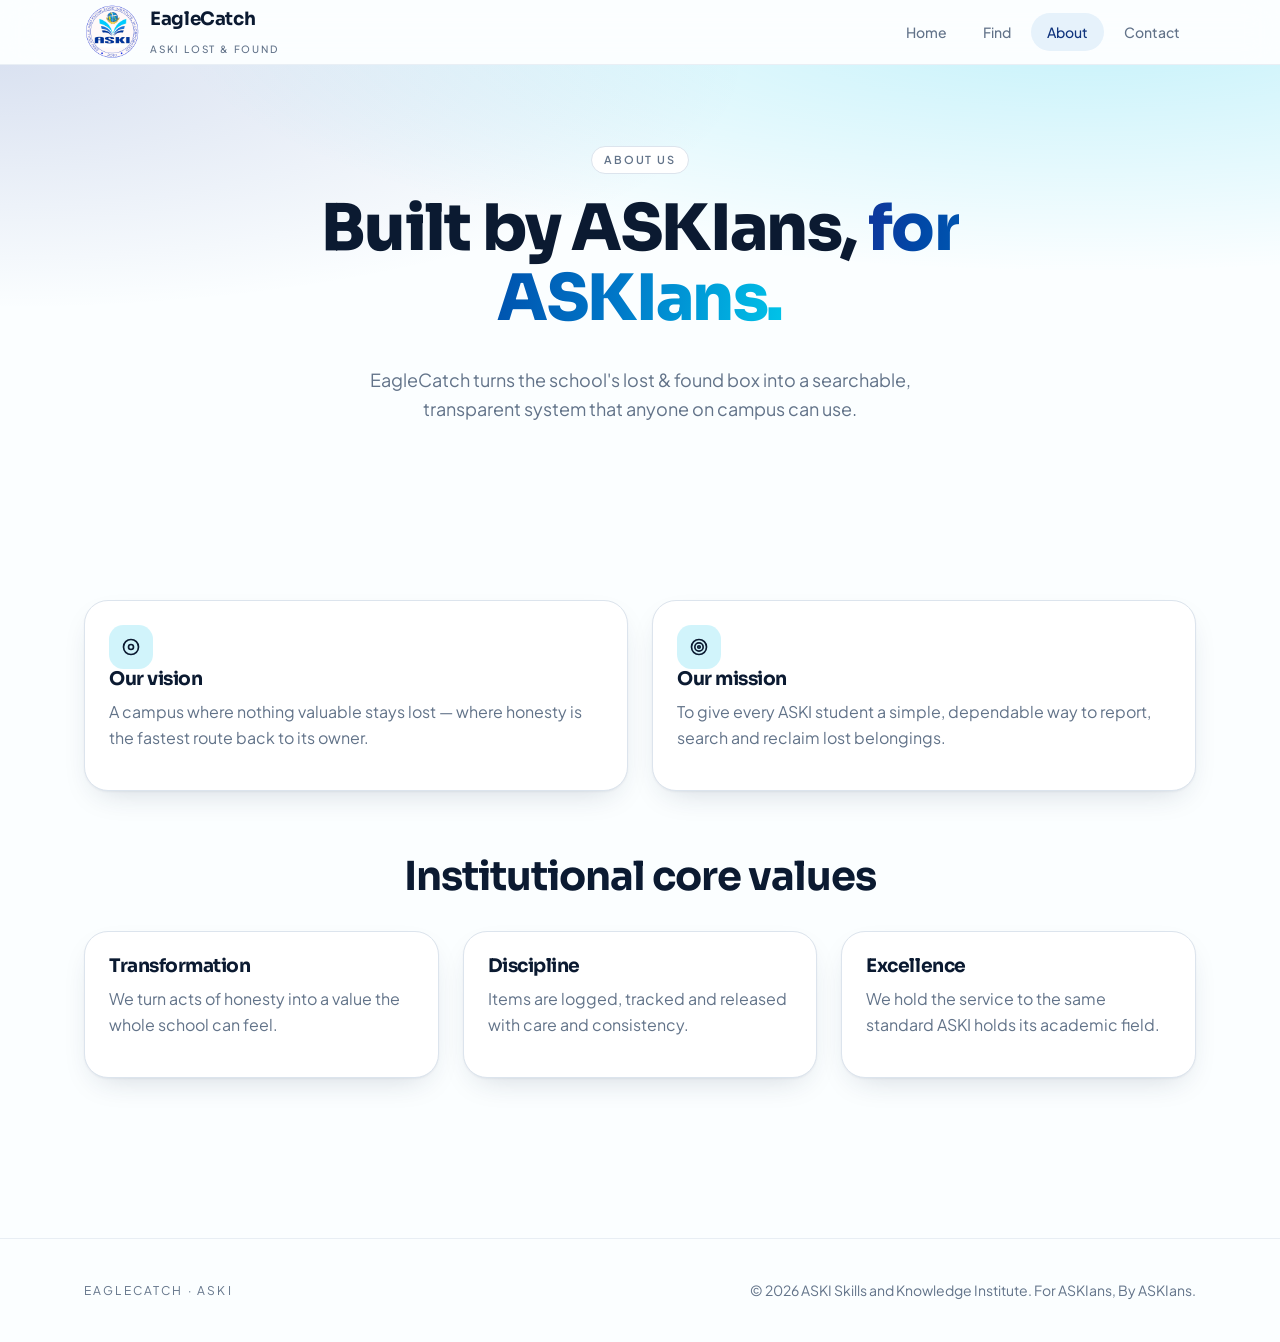
==== about.html @ 1d95d4e4 "git commit -m "gg"" ====
<!doctype html>
<html lang="en">
  <head>
    <meta charset="utf-8" />
    <meta name="viewport" content="width=device-width, initial-scale=1" />
    <title>About — EagleCatch</title>
    <meta
      name="description"
      content="Learn about EagleCatch, the ASKI lost and found initiative."
    />
    <link rel="preconnect" href="https://fonts.googleapis.com" />
    <link rel="preconnect" href="https://fonts.gstatic.com" crossorigin />
    <link
      href="https://fonts.googleapis.com/css2?family=Sora:wght@500;600;700;800&family=Plus+Jakarta+Sans:wght@400;500;600;700&display=swap"
      rel="stylesheet"
    />
    <link rel="stylesheet" href="assets/css/styles.css" />
  </head>
  <body>
    <header class="site-header">
      <div class="container">
        <a class="brand" href="index.html">
          <span class="brand-mark">
            <img src="assets\images\logo.png" alt="Brand Logo" />
          </span>
          <span>
            <span class="brand-name">EagleCatch</span><br />
            <span class="brand-sub">ASKI Lost &amp; Found</span>
          </span>
        </a>
        <nav class="nav" id="nav">
          <a href="index.html">Home</a><a href="find.html">Find</a
          ><a href="about.html" class="active">About</a
          ><a href="contact.html">Contact</a>
        </nav>
        <button
          class="nav-toggle"
          id="navToggle"
          aria-label="Toggle navigation"
        >
          <svg
            viewBox="0 0 24 24"
            width="20"
            height="20"
            fill="none"
            stroke="currentColor"
            stroke-width="2"
            stroke-linecap="round"
          >
            <path d="M4 7h16M4 12h16M4 17h16" />
          </svg>
        </button>
      </div>
    </header>
    <main>
      <section class="hero">
        <div class="container">
          <span class="eyebrow">About us</span>
          <h1>
            Built by ASKIans,
            <span class="text-gradient-brand">for ASKIans.</span>
          </h1>
          <p class="lead">
            EagleCatch turns the school's lost &amp; found box into a
            searchable, transparent system that anyone on campus can use.
          </p>
        </div>
      </section>

      <section class="section container">
        <div class="grid grid-2">
          <article class="card">
            <div class="icon-tile">
              <svg
                viewBox="0 0 24 24"
                width="20"
                height="20"
                fill="none"
                stroke="currentColor"
                stroke-width="2"
                stroke-linecap="round"
              >
                <circle cx="12" cy="12" r="9" />
                <circle cx="12" cy="12" r="3" />
              </svg>
            </div>
            <h3>Our vision</h3>
            <p class="text-muted">
              A campus where nothing valuable stays lost — where honesty is the
              fastest route back to its owner.
            </p>
          </article>
          <article class="card">
            <div class="icon-tile">
              <svg
                viewBox="0 0 24 24"
                width="20"
                height="20"
                fill="none"
                stroke="currentColor"
                stroke-width="2"
              >
                <circle cx="12" cy="12" r="9" />
                <circle cx="12" cy="12" r="5" />
                <circle cx="12" cy="12" r="1.5" />
              </svg>
            </div>
            <h3>Our mission</h3>
            <p class="text-muted">
              To give every ASKI student a simple, dependable way to report,
              search and reclaim lost belongings.
            </p>
          </article>
        </div>

        <h2 class="section-title mt-8" style="margin-top: 4rem">
          Institutional core values
        </h2>
        <div class="grid grid-3 mt-8">
          <article class="card card-hover">
            <h3>Transformation</h3>
            <p class="text-muted">
              We turn acts of honesty into a value the whole school can feel.
            </p>
          </article>
          <article class="card card-hover">
            <h3>Discipline</h3>
            <p class="text-muted">
              Items are logged, tracked and released with care and consistency.
            </p>
          </article>
          <article class="card card-hover">
            <h3>Excellence</h3>
            <p class="text-muted">
              We hold the service to the same standard ASKI holds its academic
              field.
            </p>
          </article>
        </div>
      </section>
    </main>
    <footer class="site-footer">
      <div class="container">
        <span class="tag">EagleCatch &middot; ASKI</span>
        <span
          >&copy; 2026 ASKI Skills and Knowledge Institute. For ASKIans, By
          ASKIans.</span
        >
      </div>
    </footer>
    <script src="assets/js/data.js"></script>
    <script src="assets/js/main.js"></script>
  </body>
</html>
---- assets/css/styles.css ----
:root {
  --radius: 1rem;

  --background: oklch(0.995 0.004 250);
  --foreground: oklch(0.22 0.05 258);
  --card: oklch(1 0 0);
  --card-foreground: oklch(0.22 0.05 258);
  --popover: oklch(1 0 0);
  --popover-foreground: oklch(0.22 0.05 258);

  --primary: oklch(0.44 0.19 262);
  --primary-foreground: oklch(0.99 0.005 250);
  --secondary: oklch(0.955 0.017 240);
  --secondary-foreground: oklch(0.35 0.13 262);
  --muted: oklch(0.965 0.012 245);
  --muted-foreground: oklch(0.55 0.04 255);
  --accent: oklch(0.75 0.15 215);
  --accent-foreground: oklch(0.19 0.05 258);

  --brand: oklch(0.38 0.17 264);
  --brand-foreground: oklch(0.99 0.005 250);
  --cyan-accent: oklch(0.75 0.15 215);
  --gold: oklch(0.84 0.16 88);
  --surface: oklch(0.975 0.012 240);

  --destructive: oklch(0.577 0.245 27.325);
  --destructive-foreground: oklch(0.984 0.003 247.858);
  --border: oklch(0.915 0.015 250);
  --input: oklch(0.915 0.015 250);
  --ring: oklch(0.75 0.15 215);

  --gradient-brand: linear-gradient(
    100deg,
    oklch(0.38 0.17 264),
    oklch(0.55 0.16 245) 55%,
    oklch(0.75 0.15 215)
  );
  --gradient-surface:
    radial-gradient(
      120% 90% at 85% -10%,
      color-mix(in oklab, var(--cyan-accent) 22%, transparent),
      transparent 60%
    ),
    radial-gradient(
      90% 80% at 0% 0%,
      color-mix(in oklab, var(--brand) 14%, transparent),
      transparent 65%
    );
  --shadow-soft:
    0 1px 2px oklch(0.3 0.06 258 / 0.05),
    0 12px 32px -14px oklch(0.3 0.06 258 / 0.22);
  --shadow-lift: 0 24px 60px -24px
    color-mix(in oklab, var(--brand) 45%, transparent);
  --transition-smooth: all 0.28s cubic-bezier(0.4, 0, 0.2, 1);

  --font-sans: "Plus Jakarta Sans", ui-sans-serif, system-ui, sans-serif;
  --font-display: "Sora", ui-sans-serif, system-ui, sans-serif;

  --radius-sm: calc(var(--radius) - 4px);
  --radius-md: calc(var(--radius) - 2px);
  --radius-lg: var(--radius);
  --radius-xl: calc(var(--radius) + 4px);
  --radius-2xl: calc(var(--radius) + 8px);
  --radius-3xl: calc(var(--radius) + 12px);
  --radius-4xl: calc(var(--radius) + 16px);
}

.dark {
  --background: oklch(0.129 0.042 264.695);
  --foreground: oklch(0.984 0.003 247.858);
  --card: oklch(0.208 0.042 265.755);
  --card-foreground: oklch(0.984 0.003 247.858);
  --popover: oklch(0.208 0.042 265.755);
  --popover-foreground: oklch(0.984 0.003 247.858);
  --primary: oklch(0.929 0.013 255.508);
  --primary-foreground: oklch(0.208 0.042 265.755);
  --secondary: oklch(0.279 0.041 260.031);
  --secondary-foreground: oklch(0.984 0.003 247.858);
  --muted: oklch(0.279 0.041 260.031);
  --muted-foreground: oklch(0.704 0.04 256.788);
  --accent: oklch(0.279 0.041 260.031);
  --accent-foreground: oklch(0.984 0.003 247.858);
  --destructive: oklch(0.704 0.191 22.216);
  --destructive-foreground: oklch(0.984 0.003 247.858);
  --border: oklch(1 0 0 / 10%);
  --input: oklch(1 0 0 / 15%);
  --ring: oklch(0.551 0.027 264.364);
}

/* ---------- Reset / base ---------- */
* {
  box-sizing: border-box;
}

html {
  scroll-behavior: smooth;
}

body {
  margin: 0;
  background-color: var(--background);
  color: var(--foreground);
  font-family: var(--font-sans);
  -webkit-font-smoothing: antialiased;
  line-height: 1.6;
}

* {
  border-color: var(--border);
}

h1,
h2,
h3,
h4,
.font-display {
  font-family: var(--font-display);
  letter-spacing: -0.025em;
  line-height: 1.1;
  margin: 0 0 0.5em;
}

p {
  margin: 0 0 1em;
}

a {
  color: inherit;
  text-decoration: none;
}

img {
  max-width: 100%;
  display: block;
}

/* ---------- Layout helpers ---------- */
.container {
  width: 100%;
  max-width: 72rem;
  margin-inline: auto;
  padding-inline: 1.25rem;
}

.narrow {
  max-width: 48rem;
}
.wide {
  max-width: 80rem;
}

/* ---------- Gradient + shadow utilities ---------- */
.bg-gradient-brand {
  background-image: var(--gradient-brand);
}
.bg-gradient-surface {
  background-image: var(--gradient-surface);
}

.text-gradient-brand {
  background-image: var(--gradient-brand);
  -webkit-background-clip: text;
  background-clip: text;
  color: transparent;
}

.shadow-soft {
  box-shadow: var(--shadow-soft);
}
.shadow-lift {
  box-shadow: var(--shadow-lift);
}

/* ---------- Header / nav ---------- */
.site-header {
  position: sticky;
  top: 0;
  z-index: 50;
  border-bottom: 1px solid color-mix(in oklab, var(--border) 60%, transparent);
  background: color-mix(in oklab, var(--background) 80%, transparent);
  -webkit-backdrop-filter: blur(16px);
  backdrop-filter: blur(16px);
}
.site-header .container {
  display: flex;
  align-items: center;
  justify-content: space-between;
  height: 4rem;
}
.brand {
  display: flex;
  align-items: center;
  gap: 0.625rem;
}

.brand-mark {
  display: grid;
  place-items: center;
  width: 3.5rem;
  height: 3.5rem;
  border-radius: 50%;
  overflow: hidden;
  border: none;
  background: transparent;
}

.brand-mark img {
  width: 100%;
  height: 100%;
  object-fit: cover;
  border: none;
}

.brand-name {
  font-family: var(--font-display);
  font-weight: 700;
  font-size: 1.15rem;
  letter-spacing: -0.02em;
}
.brand-sub {
  font-size: 0.625rem;
  font-weight: 500;
  text-transform: uppercase;
  letter-spacing: 0.18em;
  color: var(--muted-foreground);
}

.nav {
  display: flex;
  align-items: center;
  gap: 0.25rem;
}
.nav a {
  padding: 0.5rem 1rem;
  border-radius: 9999px;
  font-size: 0.875rem;
  font-weight: 500;
  color: var(--muted-foreground);
  transition: var(--transition-smooth);
}
.nav a:hover {
  background: var(--secondary);
  color: var(--secondary-foreground);
}
.nav a.active {
  background: var(--secondary);
  color: var(--secondary-foreground);
}

.nav-toggle {
  display: none;
  grid-auto-flow: column;
  place-items: center;
  width: 2.5rem;
  height: 2.5rem;
  border-radius: 0.75rem;
  border: 1px solid var(--border);
  background: var(--card);
  color: var(--foreground);
  cursor: pointer;
}

@media (max-width: 768px) {
  .nav {
    display: none;
  }
  .nav-toggle {
    display: grid;
  }
  .nav.open {
    display: flex;
    flex-direction: column;
    align-items: stretch;
    gap: 0.25rem;
    padding: 1rem;
    border-top: 1px solid color-mix(in oklab, var(--border) 60%, transparent);
    background: var(--card);
  }
}

/* ---------- Footer ---------- */
.site-footer {
  margin-top: 6rem;
  border-top: 1px solid color-mix(in oklab, var(--border) 60%, transparent);
}
.site-footer .container {
  display: flex;
  flex-wrap: wrap;
  align-items: center;
  justify-content: space-between;
  gap: 0.75rem;
  padding-block: 2.5rem;
  font-size: 0.875rem;
  color: var(--muted-foreground);
}
.site-footer .tag {
  font-size: 0.75rem;
  text-transform: uppercase;
  letter-spacing: 0.18em;
}

/* ---------- Hero / section ---------- */
.hero {
  position: relative;
  overflow: hidden;
  background-image: var(--gradient-surface);
}
.hero .container {
  max-width: 48rem;
  text-align: center;
  padding-block: 5rem 7rem;
}
.eyebrow {
  display: inline-flex;
  border: 1px solid var(--border);
  background: var(--card);
  padding: 0.25rem 0.75rem;
  border-radius: 9999px;
  font-size: 0.6875rem;
  font-weight: 600;
  text-transform: uppercase;
  letter-spacing: 0.18em;
  color: var(--muted-foreground);
}
.hero h1 {
  margin-top: 1.25rem;
  font-size: clamp(2.5rem, 6vw, 4rem);
  font-weight: 800;
}
.hero .lead {
  margin: 1.25rem auto 0;
  max-width: 36rem;
  font-size: 1.125rem;
  color: var(--muted-foreground);
}

/* ---------- Buttons ---------- */
.btn {
  display: inline-flex;
  align-items: center;
  justify-content: center;
  gap: 0.5rem;
  padding: 0.625rem 1.25rem;
  border-radius: var(--radius-md);
  font-size: 0.9rem;
  font-weight: 600;
  cursor: pointer;
  border: 1px solid transparent;
  transition: var(--transition-smooth);
}
.btn-primary {
  background-image: var(--gradient-brand);
  color: var(--primary-foreground);
  box-shadow: var(--shadow-soft);
}
.btn-primary:hover {
  box-shadow: var(--shadow-lift);
  transform: translateY(-1px);
}
.btn-outline {
  background: var(--card);
  border-color: var(--border);
  color: var(--foreground);
}
.btn-outline:hover {
  background: var(--secondary);
}
.btn-ghost {
  background: transparent;
  color: var(--muted-foreground);
}
.btn-ghost:hover {
  background: var(--secondary);
  color: var(--secondary-foreground);
}
.btn-lg {
  padding: 0.8rem 1.75rem;
  font-size: 1rem;
}

.btn-group {
  display: flex;
  flex-wrap: wrap;
  gap: 0.75rem;
  justify-content: center;
  margin-top: 2.25rem;
}

/* ---------- Cards ---------- */
.card {
  background: var(--card);
  border: 1px solid var(--border);
  border-radius: var(--radius-2xl);
  padding: 1.5rem;
  box-shadow: var(--shadow-soft);
  transition: var(--transition-smooth);
}
.card-hover:hover {
  box-shadow: var(--shadow-lift);
  transform: translateY(-4px);
}

.grid {
  display: grid;
  gap: 1.5rem;
}
.grid-2 {
  grid-template-columns: repeat(2, 1fr);
}
.grid-3 {
  grid-template-columns: repeat(3, 1fr);
}
@media (max-width: 768px) {
  .grid-2,
  .grid-3 {
    grid-template-columns: 1fr;
  }
}

/* ---------- Status badges ---------- */
.badge {
  display: inline-flex;
  align-items: center;
  border-radius: 9999px;
  padding: 0.25rem 0.75rem;
  font-size: 0.75rem;
  font-weight: 600;
  letter-spacing: 0.02em;
}
.badge-found {
  background: color-mix(in oklab, var(--gold) 25%, transparent);
}
.badge-claimed {
  background: var(--muted);
  color: var(--muted-foreground);
}
.badge-lost {
  background: color-mix(in oklab, var(--cyan-accent) 20%, transparent);
}

/* ---------- Forms / search ---------- */
.field {
  display: flex;
  flex-direction: column;
  gap: 0.4rem;
}
.field label {
  font-size: 0.8rem;
  font-weight: 600;
  color: var(--muted-foreground);
}
.input,
.textarea,
.select {
  width: 100%;
  padding: 0.65rem 0.9rem;
  background: var(--input);
  border: 1px solid var(--border);
  border-radius: var(--radius-md);
  color: var(--foreground);
  font-family: inherit;
  font-size: 0.95rem;
  transition: var(--transition-smooth);
}
.input:focus,
.textarea:focus,
.select:focus {
  outline: none;
  border-color: var(--ring);
  box-shadow: 0 0 0 3px color-mix(in oklab, var(--ring) 30%, transparent);
}
.textarea {
  min-height: 8rem;
  resize: vertical;
}

.search-box {
  display: flex;
  gap: 0.5rem;
  max-width: 32rem;
  margin-inline: auto;
}
.search-box .input {
  border-radius: 9999px;
}
.search-box .btn {
  border-radius: 9999px;
}

/* ---------- Section spacing ---------- */
.section {
  padding-block: 4rem;
}
.section-title {
  font-size: clamp(1.75rem, 4vw, 2.5rem);
  font-weight: 700;
  text-align: center;
}
.section-lead {
  max-width: 40rem;
  margin: 0.75rem auto 0;
  text-align: center;
  color: var(--muted-foreground);
}

/* ---------- Misc ---------- */
.text-muted {
  color: var(--muted-foreground);
}
.text-center {
  text-align: center;
}
.mt-8 {
  margin-top: 2rem;
}
.mb-8 {
  margin-bottom: 2rem;
}

/* ---------- Item list / detail ---------- */
.item-card {
  display: flex;
  flex-direction: column;
  gap: 0.6rem;
}
.item-card .row {
  display: flex;
  align-items: center;
  justify-content: space-between;
  gap: 0.75rem;
}
.item-id {
  font-family: ui-monospace, SFMono-Regular, Menlo, monospace;
  font-size: 0.75rem;
  letter-spacing: 0.06em;
  color: var(--muted-foreground);
}
.item-title {
  font-family: var(--font-display);
  font-weight: 700;
  font-size: 1.05rem;
  margin: 0;
}
.meta-list {
  display: grid;
  gap: 0.5rem;
  margin: 0;
  padding: 0;
  list-style: none;
}
.meta-list li {
  display: flex;
  justify-content: space-between;
  gap: 1rem;
  border-bottom: 1px dashed color-mix(in oklab, var(--border) 80%, transparent);
  padding-bottom: 0.5rem;
  font-size: 0.9rem;
}
.meta-list li span:first-child {
  color: var(--muted-foreground);
}
.filters {
  display: flex;
  flex-wrap: wrap;
  gap: 0.75rem;
  align-items: flex-end;
  justify-content: center;
}
.empty {
  text-align: center;
  color: var(--muted-foreground);
  padding: 3rem 1rem;
}
.avatar {
  width: 3rem;
  height: 3rem;
  border-radius: 9999px;
  display: grid;
  place-items: center;
  background-image: var(--gradient-brand);
  color: var(--primary-foreground);
  font-family: var(--font-display);
  font-weight: 700;
}
.people {
  display: flex;
  align-items: center;
  gap: 0.9rem;
}
.stack {
  display: grid;
  gap: 1rem;
}
.icon-tile {
  width: 2.75rem;
  height: 2.75rem;
  border-radius: 0.9rem;
  display: grid;
  place-items: center;
  font-size: 1.25rem;
  background: color-mix(in oklab, var(--cyan-accent) 18%, transparent);
}
.form-grid {
  display: grid;
  gap: 1rem;
}
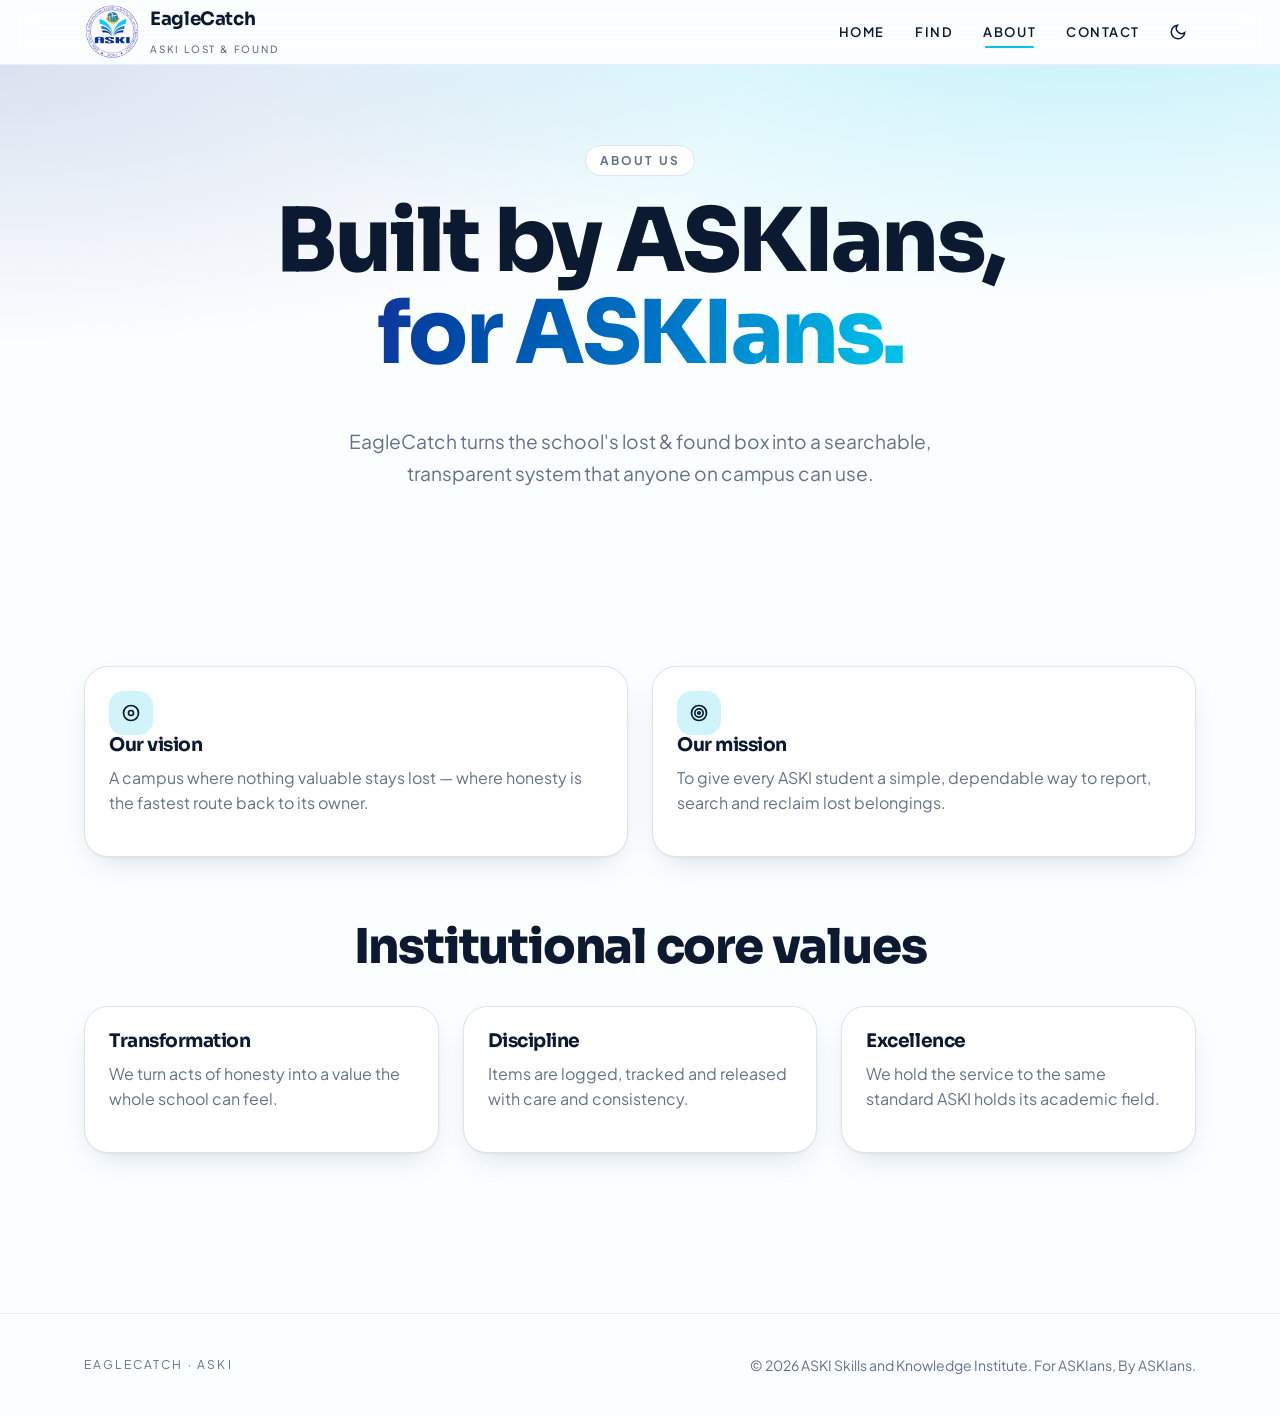
==== commit b7e780f0: "GG" ====
--- a/about.html
+++ b/about.html
@@ -1,5 +1,5 @@
 <!doctype html>
-<html lang="en">
+<html lang="en" class="dark">
   <head>
     <meta charset="utf-8" />
     <meta name="viewport" content="width=device-width, initial-scale=1" />
@@ -21,7 +21,7 @@
       <div class="container">
         <a class="brand" href="index.html">
           <span class="brand-mark">
-            <img src="assets\images\logo.png" alt="Brand Logo" />
+            <img src="assets/images/logo.png" alt="Brand Logo" />
           </span>
           <span>
             <span class="brand-name">EagleCatch</span><br />
--- a/assets/css/styles.css
+++ b/assets/css/styles.css
@@ -78,7 +78,7 @@
   --secondary-foreground: oklch(0.984 0.003 247.858);
   --muted: oklch(0.279 0.041 260.031);
   --muted-foreground: oklch(0.704 0.04 256.788);
-  --accent: oklch(0.279 0.041 260.031);
+  --accent: oklch(0.75 0.15 215);
   --accent-foreground: oklch(0.984 0.003 247.858);
   --destructive: oklch(0.704 0.191 22.216);
   --destructive-foreground: oklch(0.984 0.003 247.858);
@@ -228,23 +228,44 @@
 .nav {
   display: flex;
   align-items: center;
-  gap: 0.25rem;
+  gap: 0.125rem;
 }
 .nav a {
-  padding: 0.5rem 1rem;
-  border-radius: 9999px;
-  font-size: 0.875rem;
-  font-weight: 500;
-  color: var(--muted-foreground);
+  padding: 0.5rem 0.875rem;
+  border-radius: 0;
+  font-size: 0.8125rem;
+  font-weight: 600;
+  text-transform: uppercase;
+  letter-spacing: 0.12em;
+  color: var(--foreground);
   transition: var(--transition-smooth);
+  position: relative;
+}
+.nav a::after {
+  content: "";
+  position: absolute;
+  bottom: 0.125rem;
+  left: 50%;
+  width: 0;
+  height: 2px;
+  background: var(--accent);
+  border-radius: 1px;
+  transition:
+    width 0.25s cubic-bezier(0.4, 0, 0.2, 1),
+    left 0.25s cubic-bezier(0.4, 0, 0.2, 1);
+}
+.nav a:hover::after,
+.nav a.active::after {
+  width: 60%;
+  left: 20%;
 }
 .nav a:hover {
-  background: var(--secondary);
-  color: var(--secondary-foreground);
+  color: var(--foreground);
+  background: transparent;
 }
 .nav a.active {
-  background: var(--secondary);
-  color: var(--secondary-foreground);
+  color: var(--foreground);
+  background: transparent;
 }
 
 .nav-toggle {
@@ -253,11 +274,42 @@
   place-items: center;
   width: 2.5rem;
   height: 2.5rem;
-  border-radius: 0.75rem;
+  border-radius: 0.5rem;
   border: 1px solid var(--border);
-  background: var(--card);
+  background: transparent;
   color: var(--foreground);
   cursor: pointer;
+  transition: var(--transition-smooth);
+}
+.nav-toggle:hover {
+  background: var(--secondary);
+}
+
+.theme-toggle {
+  display: inline-flex;
+  align-items: center;
+  justify-content: center;
+  width: 2.25rem;
+  height: 2.25rem;
+  border-radius: 50%;
+  border: none;
+  background: transparent;
+  color: var(--foreground);
+  cursor: pointer;
+  transition: var(--transition-smooth);
+  margin-left: 0.25rem;
+}
+.theme-toggle:hover {
+  background: var(--secondary);
+}
+@media (max-width: 768px) {
+  .theme-toggle {
+    margin-left: 0;
+    width: 100%;
+    border-radius: 0.5rem;
+    justify-content: flex-start;
+    padding: 0.75rem 1rem;
+  }
 }
 
 @media (max-width: 768px) {
@@ -271,10 +323,21 @@
     display: flex;
     flex-direction: column;
     align-items: stretch;
-    gap: 0.25rem;
+    gap: 0;
     padding: 1rem;
     border-top: 1px solid color-mix(in oklab, var(--border) 60%, transparent);
     background: var(--card);
+  }
+  .nav.open a {
+    padding: 0.75rem 1rem;
+    border-radius: 0.5rem;
+  }
+  .nav.open a::after {
+    display: none;
+  }
+  .nav.open a:hover,
+  .nav.open a.active {
+    background: var(--secondary);
   }
 }
 
@@ -314,24 +377,27 @@
   display: inline-flex;
   border: 1px solid var(--border);
   background: var(--card);
-  padding: 0.25rem 0.75rem;
+  padding: 0.3rem 0.875rem;
   border-radius: 9999px;
-  font-size: 0.6875rem;
-  font-weight: 600;
+  font-size: 0.75rem;
+  font-weight: 700;
   text-transform: uppercase;
   letter-spacing: 0.18em;
   color: var(--muted-foreground);
 }
 .hero h1 {
   margin-top: 1.25rem;
-  font-size: clamp(2.5rem, 6vw, 4rem);
+  font-size: clamp(3rem, 7.5vw, 5.5rem);
   font-weight: 800;
+  line-height: 1.05;
+  letter-spacing: -0.03em;
 }
 .hero .lead {
-  margin: 1.25rem auto 0;
-  max-width: 36rem;
-  font-size: 1.125rem;
-  color: var(--muted-foreground);
+  margin: 1.5rem auto 0;
+  max-width: 38rem;
+  font-size: 1.2rem;
+  color: var(--muted-foreground);
+  line-height: 1.7;
 }
 
 /* ---------- Buttons ---------- */
@@ -492,9 +558,10 @@
   padding-block: 4rem;
 }
 .section-title {
-  font-size: clamp(1.75rem, 4vw, 2.5rem);
-  font-weight: 700;
+  font-size: clamp(2rem, 4.5vw, 3rem);
+  font-weight: 800;
   text-align: center;
+  letter-spacing: -0.025em;
 }
 .section-lead {
   max-width: 40rem;
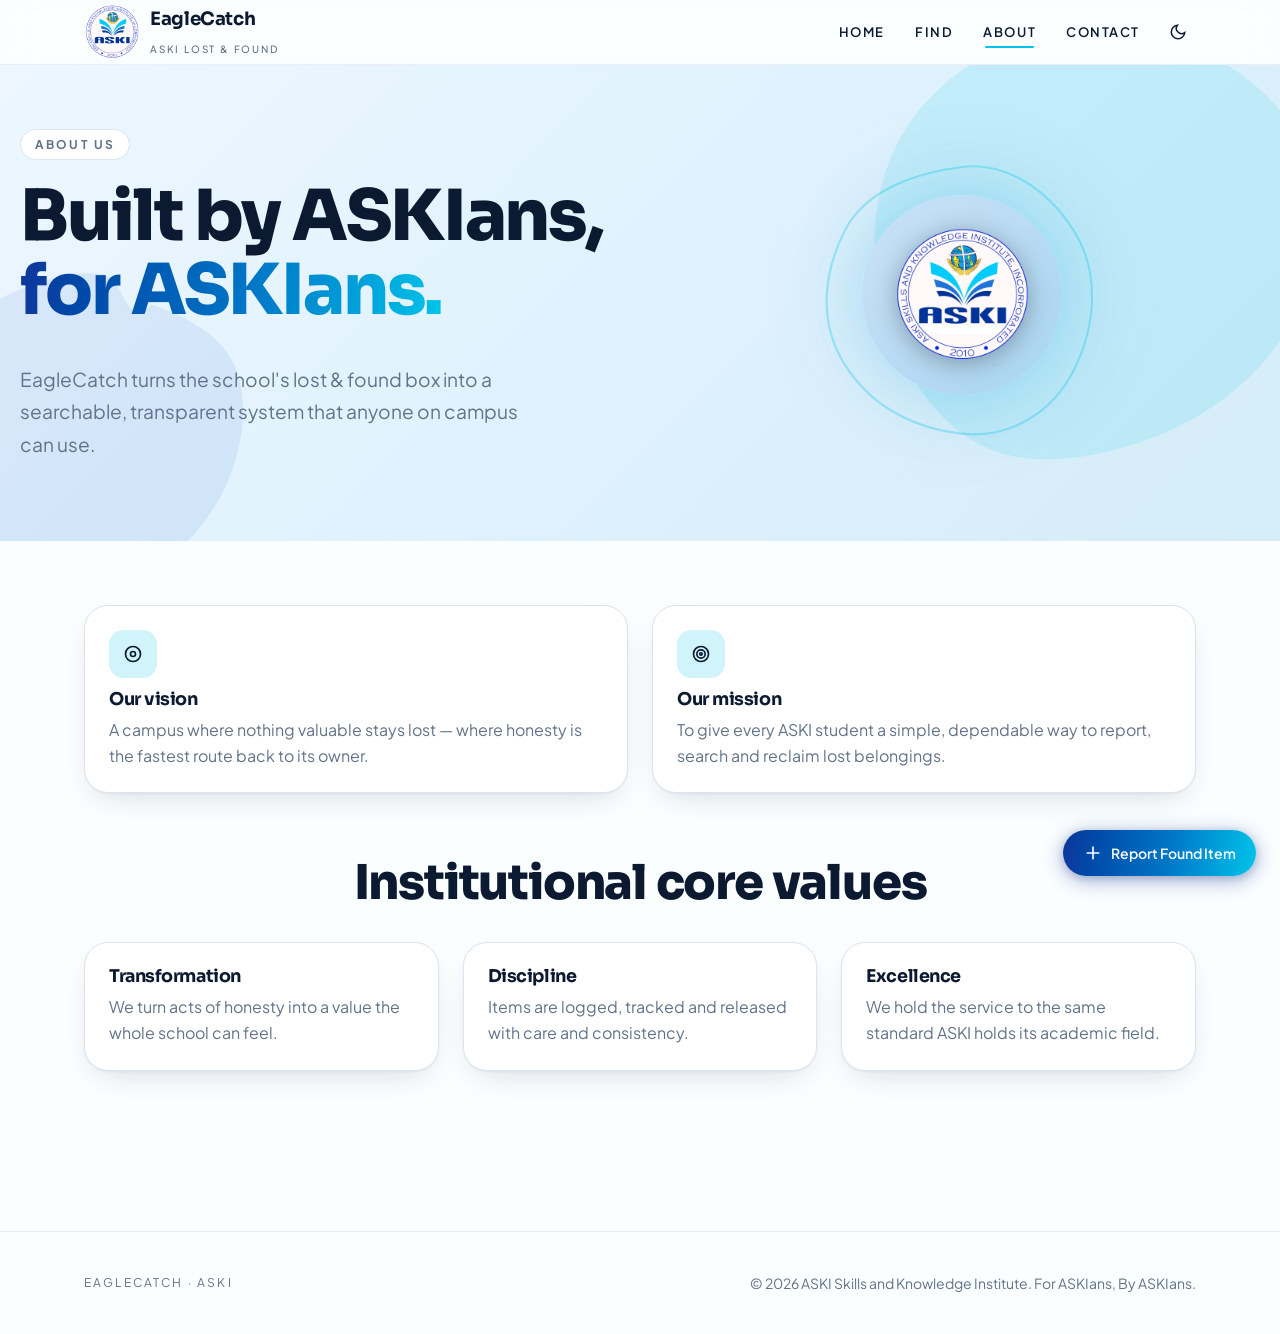
==== commit 00655427: "update with new hero section and such" ====
--- a/about.html
+++ b/about.html
@@ -53,17 +53,39 @@
       </div>
     </header>
     <main>
-      <section class="hero">
-        <div class="container">
-          <span class="eyebrow">About us</span>
-          <h1>
-            Built by ASKIans,
-            <span class="text-gradient-brand">for ASKIans.</span>
-          </h1>
-          <p class="lead">
-            EagleCatch turns the school's lost &amp; found box into a
-            searchable, transparent system that anyone on campus can use.
-          </p>
+      <section class="hero hero-split">
+        <div class="hero-blob hero-blob-1">
+          <svg viewBox="0 0 200 200" xmlns="http://www.w3.org/2000/svg">
+            <path class="blob-fill-1" d="M44.7,-76.4C58.8,-69.2,71.8,-59.1,79.6,-45.8C87.4,-32.5,90,-16.3,88.5,-0.9C87,14.5,81.4,29,72.7,41.1C64,53.2,52.2,62.9,39.3,70.1C26.4,77.3,12.4,82,-1.5,84.5C-15.4,87,-30.8,87.3,-44.1,81C-57.4,74.7,-68.6,61.8,-76.2,47.2C-83.8,32.6,-87.8,16.3,-87.8,0C-87.8,-16.3,-83.8,-32.6,-75.4,-46C-67,-59.4,-54.2,-69.9,-40.3,-77.2C-26.4,-84.5,-11.4,-88.7,2.1,-92.6C15.6,-96.5,30.6,-83.6,44.7,-76.4Z" transform="translate(100 100)" />
+          </svg>
+        </div>
+        <div class="hero-blob hero-blob-2">
+          <svg viewBox="0 0 200 200" xmlns="http://www.w3.org/2000/svg">
+            <path class="blob-fill-2" d="M39.9,-65.7C54.1,-60.5,69.5,-53.4,77.7,-41.6C85.9,-29.8,86.9,-13.3,84.1,2.1C81.3,17.5,74.7,31.8,65.5,43.7C56.3,55.6,44.5,65.1,31.1,71.7C17.7,78.3,2.7,82,-12.1,81.5C-26.9,81,-41.5,76.3,-54.1,68.1C-66.7,59.9,-77.3,48.2,-82.4,34.3C-87.5,20.4,-87.1,4.3,-83.7,-10.6C-80.3,-25.5,-73.9,-39.2,-63.8,-49.7C-53.7,-60.2,-39.9,-67.5,-26.3,-73.1C-12.7,-78.7,0.7,-82.6,14,-81.1C27.3,-79.6,25.7,-52.1,39.9,-65.7Z" transform="translate(100 100)" />
+          </svg>
+        </div>
+        <div class="container hero-split-grid">
+          <div class="hero-content">
+            <span class="eyebrow">About us</span>
+            <h1>
+              Built by ASKIans,
+              <span class="text-gradient-brand">for ASKIans.</span>
+            </h1>
+            <p class="lead">
+              EagleCatch turns the school's lost &amp; found box into a
+              searchable, transparent system that anyone on campus can use.
+            </p>
+          </div>
+          <div class="hero-visual">
+            <div class="hero-logo-blob">
+              <svg class="blob-outline" viewBox="0 0 300 300" xmlns="http://www.w3.org/2000/svg">
+                <path class="blob-stroke" fill="none" stroke-width="2" d="M150,30 C190,25 230,50 255,90 C280,130 275,180 255,220 C235,260 195,285 150,280 C105,275 65,255 40,215 C15,175 20,130 40,90 C60,50 110,35 150,30Z" />
+              </svg>
+              <div class="hero-logo-circle">
+                <img src="assets/images/logo.png" alt="EagleCatch Logo" />
+              </div>
+            </div>
+          </div>
         </div>
       </section>
 
@@ -150,5 +172,10 @@
     </footer>
     <script src="assets/js/data.js"></script>
     <script src="assets/js/main.js"></script>
+
+    <a href="contact.html" class="floating-cta" aria-label="Report a found item">
+      <svg viewBox="0 0 24 24" width="20" height="20" fill="none" stroke="currentColor" stroke-width="2" stroke-linecap="round" stroke-linejoin="round"><path d="M12 5v14M5 12h14"/></svg>
+      <span>Report Found Item</span>
+    </a>
   </body>
 </html>
--- a/assets/css/styles.css
+++ b/assets/css/styles.css
@@ -63,6 +63,17 @@
   --radius-2xl: calc(var(--radius) + 8px);
   --radius-3xl: calc(var(--radius) + 12px);
   --radius-4xl: calc(var(--radius) + 16px);
+
+  /* Hero split theme vars (light mode) */
+  --hero-bg: linear-gradient(135deg, oklch(0.97 0.015 245) 0%, oklch(0.95 0.025 235) 50%, oklch(0.93 0.03 225) 100%);
+  --hero-logo-bg: linear-gradient(135deg, oklch(0.9 0.04 245), oklch(0.85 0.06 235));
+  --hero-logo-shadow: 0 0 60px oklch(0.75 0.15 215 / 0.2), 0 0 120px oklch(0.38 0.17 264 / 0.1);
+  --hero-blob-fill-1: oklch(0.75 0.15 215);
+  --hero-blob-fill-1-opacity: 0.12;
+  --hero-blob-fill-2: oklch(0.44 0.19 262);
+  --hero-blob-fill-2-opacity: 0.08;
+  --hero-blob-stroke: oklch(0.75 0.15 215);
+  --hero-blob-stroke-opacity: 0.3;
 }
 
 .dark {
@@ -73,7 +84,7 @@
   --popover: oklch(0.208 0.042 265.755);
   --popover-foreground: oklch(0.984 0.003 247.858);
   --primary: oklch(0.929 0.013 255.508);
-  --primary-foreground: oklch(0.208 0.042 265.755);
+  --primary-foreground: oklch(0.99 0.005 250);
   --secondary: oklch(0.279 0.041 260.031);
   --secondary-foreground: oklch(0.984 0.003 247.858);
   --muted: oklch(0.279 0.041 260.031);
@@ -85,6 +96,17 @@
   --border: oklch(1 0 0 / 10%);
   --input: oklch(1 0 0 / 15%);
   --ring: oklch(0.551 0.027 264.364);
+
+  /* Hero split theme vars (dark mode) */
+  --hero-bg: linear-gradient(135deg, oklch(0.12 0.04 265) 0%, oklch(0.15 0.05 260) 50%, oklch(0.18 0.06 250) 100%);
+  --hero-logo-bg: linear-gradient(135deg, oklch(0.25 0.08 265), oklch(0.35 0.12 250));
+  --hero-logo-shadow: 0 0 60px oklch(0.75 0.15 215 / 0.3), 0 0 120px oklch(0.38 0.17 264 / 0.2);
+  --hero-blob-fill-1: oklch(0.75 0.15 215);
+  --hero-blob-fill-1-opacity: 0.25;
+  --hero-blob-fill-2: oklch(0.44 0.19 262);
+  --hero-blob-fill-2-opacity: 0.15;
+  --hero-blob-stroke: oklch(0.75 0.15 215);
+  --hero-blob-stroke-opacity: 0.5;
 }
 
 /* ---------- Reset / base ---------- */
@@ -400,6 +422,217 @@
   line-height: 1.7;
 }
 
+/* ---------- Hero split layout ---------- */
+.hero-split {
+  background: var(--hero-bg);
+  transition: background 0.4s ease;
+  overflow: hidden;
+}
+.hero-split .container {
+  max-width: 80rem;
+  text-align: left;
+  padding-block: 4rem 5rem;
+}
+.hero-split-grid {
+  display: grid;
+  grid-template-columns: 1fr 1fr;
+  gap: 3rem;
+  align-items: center;
+}
+.hero-content {
+  position: relative;
+  z-index: 2;
+}
+.hero-content h1 {
+  font-size: clamp(2.5rem, 5.5vw, 4.5rem);
+}
+.hero-content .lead {
+  margin-left: 0;
+  max-width: 32rem;
+}
+.hero-content .search-wrapper {
+  max-width: 28rem;
+  margin-left: 0;
+}
+.hero-content .btn-group {
+  justify-content: flex-start;
+}
+.hero-visual {
+  position: relative;
+  display: flex;
+  align-items: center;
+  justify-content: center;
+  min-height: 320px;
+}
+.hero-logo-blob {
+  position: relative;
+  width: 280px;
+  height: 280px;
+  display: flex;
+  align-items: center;
+  justify-content: center;
+}
+.hero-logo-blob .blob-outline {
+  position: absolute;
+  inset: -20px;
+  width: calc(100% + 40px);
+  height: calc(100% + 40px);
+  animation: blob-rotate 20s linear infinite;
+}
+.hero-logo-circle {
+  width: 200px;
+  height: 200px;
+  border-radius: 50%;
+  background: var(--hero-logo-bg);
+  display: flex;
+  align-items: center;
+  justify-content: center;
+  box-shadow: var(--hero-logo-shadow);
+  position: relative;
+  z-index: 1;
+  transition: background 0.4s ease, box-shadow 0.4s ease;
+}
+.hero-logo-circle img {
+  width: 140px;
+  height: 140px;
+  object-fit: contain;
+  filter: drop-shadow(0 4px 12px oklch(0 0 0 / 0.3));
+}
+@keyframes blob-rotate {
+  from { transform: rotate(0deg); }
+  to { transform: rotate(360deg); }
+}
+
+/* Floating blob decorations */
+.hero-blob {
+  position: absolute;
+  pointer-events: none;
+  z-index: 0;
+}
+.hero-blob-1 {
+  top: -15%;
+  right: -5%;
+  width: 500px;
+  height: 500px;
+  animation: blob-float-1 12s ease-in-out infinite;
+}
+.hero-blob-2 {
+  bottom: -20%;
+  left: -10%;
+  width: 400px;
+  height: 400px;
+  animation: blob-float-2 15s ease-in-out infinite;
+}
+@keyframes blob-float-1 {
+  0%, 100% { transform: translate(0, 0) scale(1); }
+  50% { transform: translate(-20px, 15px) scale(1.05); }
+}
+@keyframes blob-float-2 {
+  0%, 100% { transform: translate(0, 0) scale(1); }
+  50% { transform: translate(15px, -20px) scale(1.08); }
+}
+
+/* SVG blob fills driven by theme vars */
+
+/* Hero-specific button overrides for contrast (dark mode only) */
+.dark .hero-split .btn-outline {
+  background: oklch(1 0 0 / 0.1);
+  border-color: oklch(1 0 0 / 0.3);
+  color: oklch(0.98 0.003 248);
+}
+.dark .hero-split .btn-outline:hover {
+  background: oklch(1 0 0 / 0.18);
+  border-color: oklch(1 0 0 / 0.5);
+}
+.dark .hero-split .btn-ghost {
+  color: oklch(0.85 0.01 250);
+}
+.dark .hero-split .btn-ghost:hover {
+  background: oklch(1 0 0 / 0.1);
+  color: oklch(0.98 0.003 248);
+}
+/* Hero-specific button overrides for light mode */
+.hero-split .btn-outline {
+  background: oklch(1 0 0);
+  border-color: oklch(0.38 0.17 264 / 0.3);
+  color: oklch(0.22 0.05 258);
+  box-shadow: 0 1px 3px oklch(0 0 0 / 0.08);
+}
+.hero-split .btn-outline:hover {
+  background: oklch(0.97 0.01 245);
+  border-color: oklch(0.38 0.17 264 / 0.5);
+}
+.hero-split .btn-ghost {
+  color: oklch(0.3 0.05 260);
+}
+.hero-split .btn-ghost:hover {
+  background: oklch(0.38 0.17 264 / 0.08);
+  color: oklch(0.22 0.05 258);
+}
+.blob-fill-1 {
+  fill: var(--hero-blob-fill-1);
+  fill-opacity: var(--hero-blob-fill-1-opacity);
+}
+.blob-fill-2 {
+  fill: var(--hero-blob-fill-2);
+  fill-opacity: var(--hero-blob-fill-2-opacity);
+}
+.blob-stroke {
+  stroke: var(--hero-blob-stroke);
+  stroke-opacity: var(--hero-blob-stroke-opacity);
+}
+
+/* Mobile: stack vertically */
+@media (max-width: 768px) {
+  .hero-split .container {
+    padding-block: 3rem 4rem;
+  }
+  .hero-split-grid {
+    grid-template-columns: 1fr;
+    text-align: center;
+  }
+  .hero-content {
+    order: 2;
+  }
+  .hero-content h1 {
+    font-size: clamp(2.2rem, 8vw, 3.5rem);
+  }
+  .hero-content .lead {
+    margin-inline: auto;
+  }
+  .hero-content .search-wrapper {
+    margin-inline: auto;
+  }
+  .hero-content .btn-group {
+    justify-content: center;
+  }
+  .hero-visual {
+    order: 1;
+    min-height: 220px;
+    margin-bottom: 1rem;
+  }
+  .hero-logo-blob {
+    width: 200px;
+    height: 200px;
+  }
+  .hero-logo-circle {
+    width: 150px;
+    height: 150px;
+  }
+  .hero-logo-circle img {
+    width: 100px;
+    height: 100px;
+  }
+  .hero-blob-1 {
+    width: 300px;
+    height: 300px;
+  }
+  .hero-blob-2 {
+    width: 250px;
+    height: 250px;
+  }
+}
+
 /* ---------- Buttons ---------- */
 .btn {
   display: inline-flex;
@@ -460,6 +693,11 @@
   padding: 1.5rem;
   box-shadow: var(--shadow-soft);
   transition: var(--transition-smooth);
+  display: flex;
+  flex-direction: column;
+}
+.card > p.text-muted:last-child {
+  margin-top: auto;
 }
 .card-hover:hover {
   box-shadow: var(--shadow-lift);
@@ -469,6 +707,7 @@
 .grid {
   display: grid;
   gap: 1.5rem;
+  align-items: stretch;
 }
 .grid-2 {
   grid-template-columns: repeat(2, 1fr);
@@ -549,6 +788,66 @@
 .search-box .input {
   border-radius: 9999px;
 }
+
+/* ---------- Search wrapper + autocomplete ---------- */
+.search-wrapper {
+  position: relative;
+  max-width: 32rem;
+  margin-inline: auto;
+}
+.search-wrapper .search-box {
+  max-width: 100%;
+}
+.autocomplete {
+  position: absolute;
+  top: calc(100% + 0.375rem);
+  left: 0;
+  right: 0;
+  background: var(--card);
+  border: 1px solid var(--border);
+  border-radius: var(--radius-lg);
+  box-shadow: var(--shadow-lift);
+  max-height: 16rem;
+  overflow-y: auto;
+  z-index: 100;
+}
+.autocomplete-item {
+  display: flex;
+  align-items: center;
+  justify-content: space-between;
+  gap: 1rem;
+  padding: 0.625rem 1rem;
+  cursor: pointer;
+  transition: background 0.15s ease;
+  border-bottom: 1px solid color-mix(in oklab, var(--border) 50%, transparent);
+}
+.autocomplete-item:last-child {
+  border-bottom: none;
+}
+.autocomplete-item:hover,
+.autocomplete-item.active {
+  background: var(--secondary);
+}
+.autocomplete-name {
+  font-weight: 600;
+  font-size: 0.9rem;
+  color: var(--foreground);
+  white-space: nowrap;
+  overflow: hidden;
+  text-overflow: ellipsis;
+}
+.autocomplete-id {
+  font-family: ui-monospace, SFMono-Regular, Menlo, monospace;
+  font-size: 0.7rem;
+  letter-spacing: 0.04em;
+  color: var(--muted-foreground);
+  flex-shrink: 0;
+}
+.autocomplete-cat {
+  font-size: 0.7rem;
+  color: var(--muted-foreground);
+  flex-shrink: 0;
+}
 .search-box .btn {
   border-radius: 9999px;
 }
@@ -659,15 +958,98 @@
   gap: 1rem;
 }
 .icon-tile {
-  width: 2.75rem;
-  height: 2.75rem;
+  width: 3rem;
+  height: 3rem;
   border-radius: 0.9rem;
   display: grid;
   place-items: center;
   font-size: 1.25rem;
   background: color-mix(in oklab, var(--cyan-accent) 18%, transparent);
+  margin-bottom: 0.75rem;
+}
+
+.card h3 {
+  margin: 0 0 0.5rem;
+  font-size: 1.1rem;
+}
+
+.card p {
+  margin: 0;
+  line-height: 1.6;
 }
 .form-grid {
   display: grid;
   gap: 1rem;
 }
+
+
+/* ---------- Floating CTA button ---------- */
+.floating-cta {
+  position: fixed;
+  bottom: 1.5rem;
+  right: 1.5rem;
+  z-index: 40;
+  display: inline-flex;
+  align-items: center;
+  gap: 0.5rem;
+  padding: 0.75rem 1.25rem;
+  border-radius: 9999px;
+  background-image: var(--gradient-brand);
+  color: var(--primary-foreground);
+  font-family: var(--font-sans);
+  font-size: 0.875rem;
+  font-weight: 600;
+  text-decoration: none;
+  box-shadow: 0 4px 20px oklch(0.38 0.17 264 / 0.4), 0 2px 8px oklch(0 0 0 / 0.15);
+  transition: transform 0.25s ease, box-shadow 0.25s ease;
+  cursor: pointer;
+}
+.floating-cta:hover {
+  transform: translateY(-2px) scale(1.03);
+  box-shadow: 0 8px 30px oklch(0.38 0.17 264 / 0.5), 0 4px 12px oklch(0 0 0 / 0.2);
+}
+.floating-cta:active {
+  transform: translateY(0) scale(0.98);
+}
+.floating-cta svg {
+  flex-shrink: 0;
+}
+@media (max-width: 768px) {
+  .floating-cta span {
+    display: none;
+  }
+  .floating-cta {
+    width: 3rem;
+    height: 3rem;
+    padding: 0;
+    justify-content: center;
+    border-radius: 50%;
+    bottom: 1rem;
+    right: 1rem;
+  }
+  .floating-cta svg {
+    width: 22px;
+    height: 22px;
+  }
+}
+
+/* ---------- Reduced motion ---------- */
+@media (prefers-reduced-motion: reduce) {
+  .hero-blob-1,
+  .hero-blob-2 {
+    animation: none;
+  }
+  .hero-logo-blob .blob-outline {
+    animation: none;
+  }
+  .card-hover:hover {
+    transform: none;
+  }
+  .btn-primary:hover {
+    transform: none;
+  }
+  .hero-split,
+  .hero-logo-circle {
+    transition: none;
+  }
+}
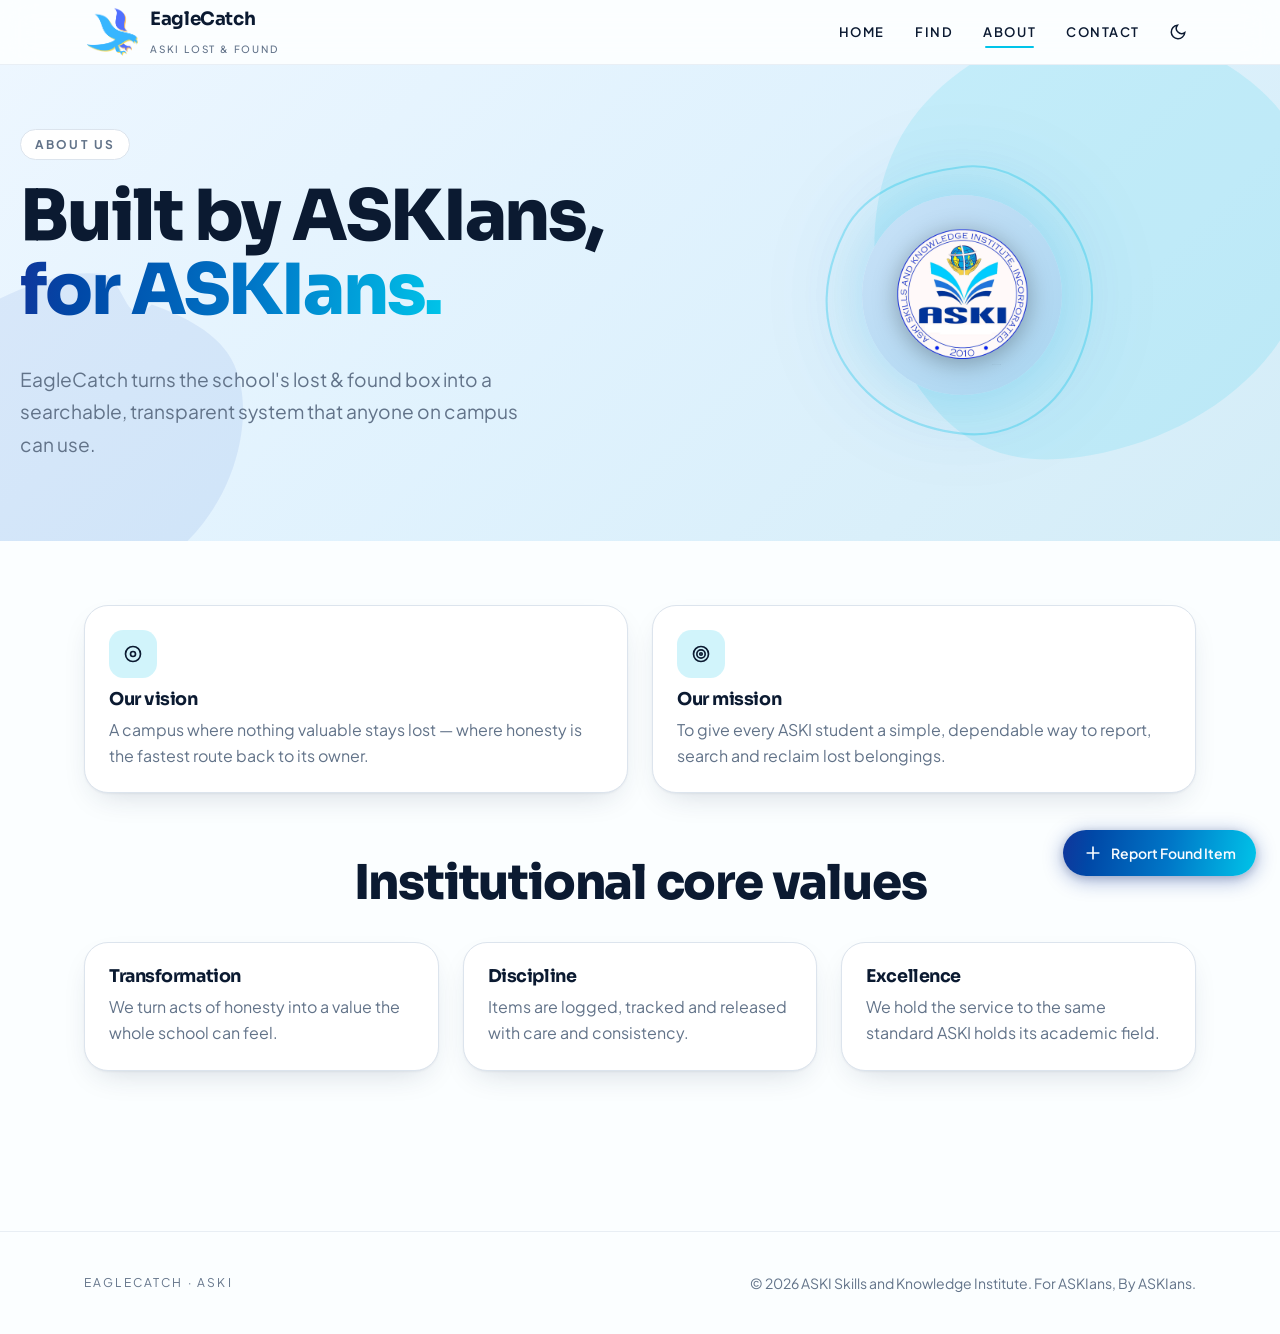
==== commit 5103ab44: "commit bro" ====
--- a/about.html
+++ b/about.html
@@ -21,7 +21,7 @@
       <div class="container">
         <a class="brand" href="index.html">
           <span class="brand-mark">
-            <img src="assets/images/logo.png" alt="Brand Logo" />
+            <img src="assets/images/eaglecatch-logo.png" alt="EagleCatch Logo" />
           </span>
           <span>
             <span class="brand-name">EagleCatch</span><br />
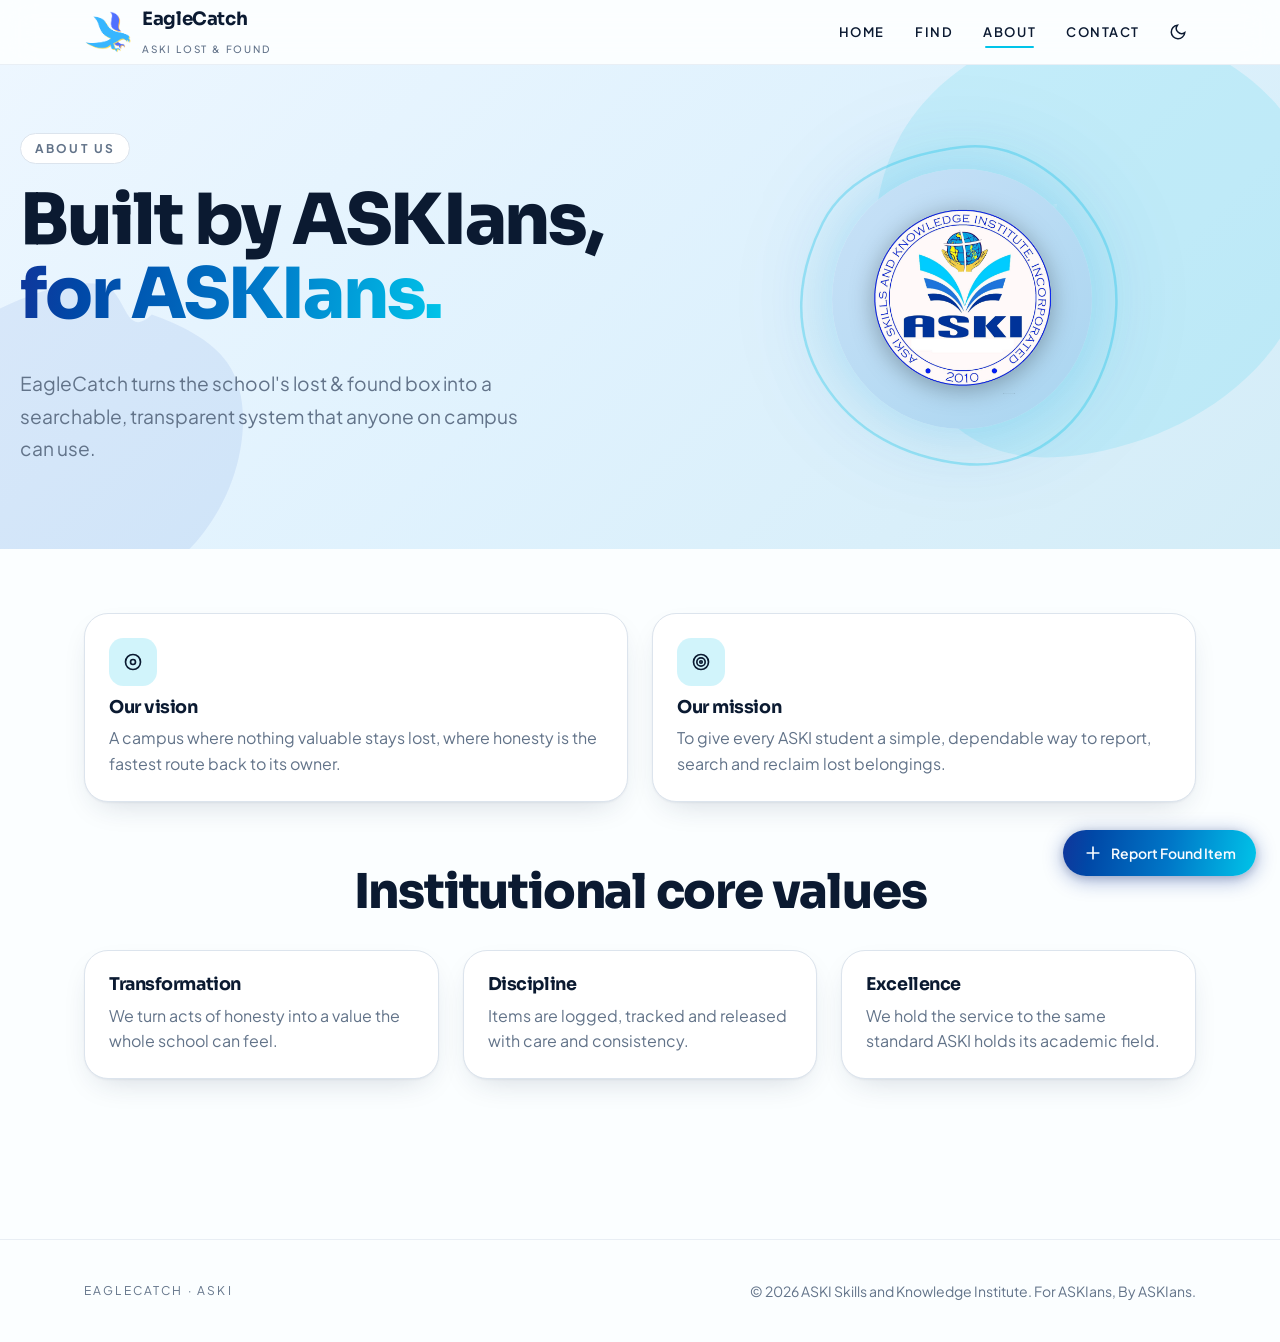
==== commit 72279ee3: "update oijsdfjoisdapoksdixsiocdspdsjpodsa" ====
--- a/about.html
+++ b/about.html
@@ -21,7 +21,10 @@
       <div class="container">
         <a class="brand" href="index.html">
           <span class="brand-mark">
-            <img src="assets/images/eaglecatch-logo.png" alt="EagleCatch Logo" />
+            <img
+              src="assets/images/eaglecatch-logo.png"
+              alt="EagleCatch Logo"
+            />
           </span>
           <span>
             <span class="brand-name">EagleCatch</span><br />
@@ -56,12 +59,20 @@
       <section class="hero hero-split">
         <div class="hero-blob hero-blob-1">
           <svg viewBox="0 0 200 200" xmlns="http://www.w3.org/2000/svg">
-            <path class="blob-fill-1" d="M44.7,-76.4C58.8,-69.2,71.8,-59.1,79.6,-45.8C87.4,-32.5,90,-16.3,88.5,-0.9C87,14.5,81.4,29,72.7,41.1C64,53.2,52.2,62.9,39.3,70.1C26.4,77.3,12.4,82,-1.5,84.5C-15.4,87,-30.8,87.3,-44.1,81C-57.4,74.7,-68.6,61.8,-76.2,47.2C-83.8,32.6,-87.8,16.3,-87.8,0C-87.8,-16.3,-83.8,-32.6,-75.4,-46C-67,-59.4,-54.2,-69.9,-40.3,-77.2C-26.4,-84.5,-11.4,-88.7,2.1,-92.6C15.6,-96.5,30.6,-83.6,44.7,-76.4Z" transform="translate(100 100)" />
+            <path
+              class="blob-fill-1"
+              d="M44.7,-76.4C58.8,-69.2,71.8,-59.1,79.6,-45.8C87.4,-32.5,90,-16.3,88.5,-0.9C87,14.5,81.4,29,72.7,41.1C64,53.2,52.2,62.9,39.3,70.1C26.4,77.3,12.4,82,-1.5,84.5C-15.4,87,-30.8,87.3,-44.1,81C-57.4,74.7,-68.6,61.8,-76.2,47.2C-83.8,32.6,-87.8,16.3,-87.8,0C-87.8,-16.3,-83.8,-32.6,-75.4,-46C-67,-59.4,-54.2,-69.9,-40.3,-77.2C-26.4,-84.5,-11.4,-88.7,2.1,-92.6C15.6,-96.5,30.6,-83.6,44.7,-76.4Z"
+              transform="translate(100 100)"
+            />
           </svg>
         </div>
         <div class="hero-blob hero-blob-2">
           <svg viewBox="0 0 200 200" xmlns="http://www.w3.org/2000/svg">
-            <path class="blob-fill-2" d="M39.9,-65.7C54.1,-60.5,69.5,-53.4,77.7,-41.6C85.9,-29.8,86.9,-13.3,84.1,2.1C81.3,17.5,74.7,31.8,65.5,43.7C56.3,55.6,44.5,65.1,31.1,71.7C17.7,78.3,2.7,82,-12.1,81.5C-26.9,81,-41.5,76.3,-54.1,68.1C-66.7,59.9,-77.3,48.2,-82.4,34.3C-87.5,20.4,-87.1,4.3,-83.7,-10.6C-80.3,-25.5,-73.9,-39.2,-63.8,-49.7C-53.7,-60.2,-39.9,-67.5,-26.3,-73.1C-12.7,-78.7,0.7,-82.6,14,-81.1C27.3,-79.6,25.7,-52.1,39.9,-65.7Z" transform="translate(100 100)" />
+            <path
+              class="blob-fill-2"
+              d="M39.9,-65.7C54.1,-60.5,69.5,-53.4,77.7,-41.6C85.9,-29.8,86.9,-13.3,84.1,2.1C81.3,17.5,74.7,31.8,65.5,43.7C56.3,55.6,44.5,65.1,31.1,71.7C17.7,78.3,2.7,82,-12.1,81.5C-26.9,81,-41.5,76.3,-54.1,68.1C-66.7,59.9,-77.3,48.2,-82.4,34.3C-87.5,20.4,-87.1,4.3,-83.7,-10.6C-80.3,-25.5,-73.9,-39.2,-63.8,-49.7C-53.7,-60.2,-39.9,-67.5,-26.3,-73.1C-12.7,-78.7,0.7,-82.6,14,-81.1C27.3,-79.6,25.7,-52.1,39.9,-65.7Z"
+              transform="translate(100 100)"
+            />
           </svg>
         </div>
         <div class="container hero-split-grid">
@@ -78,8 +89,17 @@
           </div>
           <div class="hero-visual">
             <div class="hero-logo-blob">
-              <svg class="blob-outline" viewBox="0 0 300 300" xmlns="http://www.w3.org/2000/svg">
-                <path class="blob-stroke" fill="none" stroke-width="2" d="M150,30 C190,25 230,50 255,90 C280,130 275,180 255,220 C235,260 195,285 150,280 C105,275 65,255 40,215 C15,175 20,130 40,90 C60,50 110,35 150,30Z" />
+              <svg
+                class="blob-outline"
+                viewBox="0 0 300 300"
+                xmlns="http://www.w3.org/2000/svg"
+              >
+                <path
+                  class="blob-stroke"
+                  fill="none"
+                  stroke-width="2"
+                  d="M150,30 C190,25 230,50 255,90 C280,130 275,180 255,220 C235,260 195,285 150,280 C105,275 65,255 40,215 C15,175 20,130 40,90 C60,50 110,35 150,30Z"
+                />
               </svg>
               <div class="hero-logo-circle">
                 <img src="assets/images/logo.png" alt="EagleCatch Logo" />
@@ -108,7 +128,7 @@
             </div>
             <h3>Our vision</h3>
             <p class="text-muted">
-              A campus where nothing valuable stays lost — where honesty is the
+              A campus where nothing valuable stays lost, where honesty is the
               fastest route back to its owner.
             </p>
           </article>
@@ -173,8 +193,23 @@
     <script src="assets/js/data.js"></script>
     <script src="assets/js/main.js"></script>
 
-    <a href="contact.html" class="floating-cta" aria-label="Report a found item">
-      <svg viewBox="0 0 24 24" width="20" height="20" fill="none" stroke="currentColor" stroke-width="2" stroke-linecap="round" stroke-linejoin="round"><path d="M12 5v14M5 12h14"/></svg>
+    <a
+      href="contact.html"
+      class="floating-cta"
+      aria-label="Report a found item"
+    >
+      <svg
+        viewBox="0 0 24 24"
+        width="20"
+        height="20"
+        fill="none"
+        stroke="currentColor"
+        stroke-width="2"
+        stroke-linecap="round"
+        stroke-linejoin="round"
+      >
+        <path d="M12 5v14M5 12h14" />
+      </svg>
       <span>Report Found Item</span>
     </a>
   </body>
--- a/assets/css/styles.css
+++ b/assets/css/styles.css
@@ -218,9 +218,9 @@
 .brand-mark {
   display: grid;
   place-items: center;
-  width: 3.5rem;
-  height: 3.5rem;
-  border-radius: 50%;
+  width: 3rem;
+  height: 3rem;
+  border-radius: 0.5rem;
   overflow: hidden;
   border: none;
   background: transparent;
@@ -466,8 +466,8 @@
 }
 .hero-logo-blob {
   position: relative;
-  width: 280px;
-  height: 280px;
+  width: 340px;
+  height: 340px;
   display: flex;
   align-items: center;
   justify-content: center;
@@ -480,8 +480,8 @@
   animation: blob-rotate 20s linear infinite;
 }
 .hero-logo-circle {
-  width: 200px;
-  height: 200px;
+  width: 260px;
+  height: 260px;
   border-radius: 50%;
   background: var(--hero-logo-bg);
   display: flex;
@@ -493,8 +493,8 @@
   transition: background 0.4s ease, box-shadow 0.4s ease;
 }
 .hero-logo-circle img {
-  width: 140px;
-  height: 140px;
+  width: 190px;
+  height: 190px;
   object-fit: contain;
   filter: drop-shadow(0 4px 12px oklch(0 0 0 / 0.3));
 }
@@ -612,16 +612,16 @@
     margin-bottom: 1rem;
   }
   .hero-logo-blob {
-    width: 200px;
-    height: 200px;
+    width: 240px;
+    height: 240px;
   }
   .hero-logo-circle {
-    width: 150px;
-    height: 150px;
+    width: 180px;
+    height: 180px;
   }
   .hero-logo-circle img {
-    width: 100px;
-    height: 100px;
+    width: 130px;
+    height: 130px;
   }
   .hero-blob-1 {
     width: 300px;
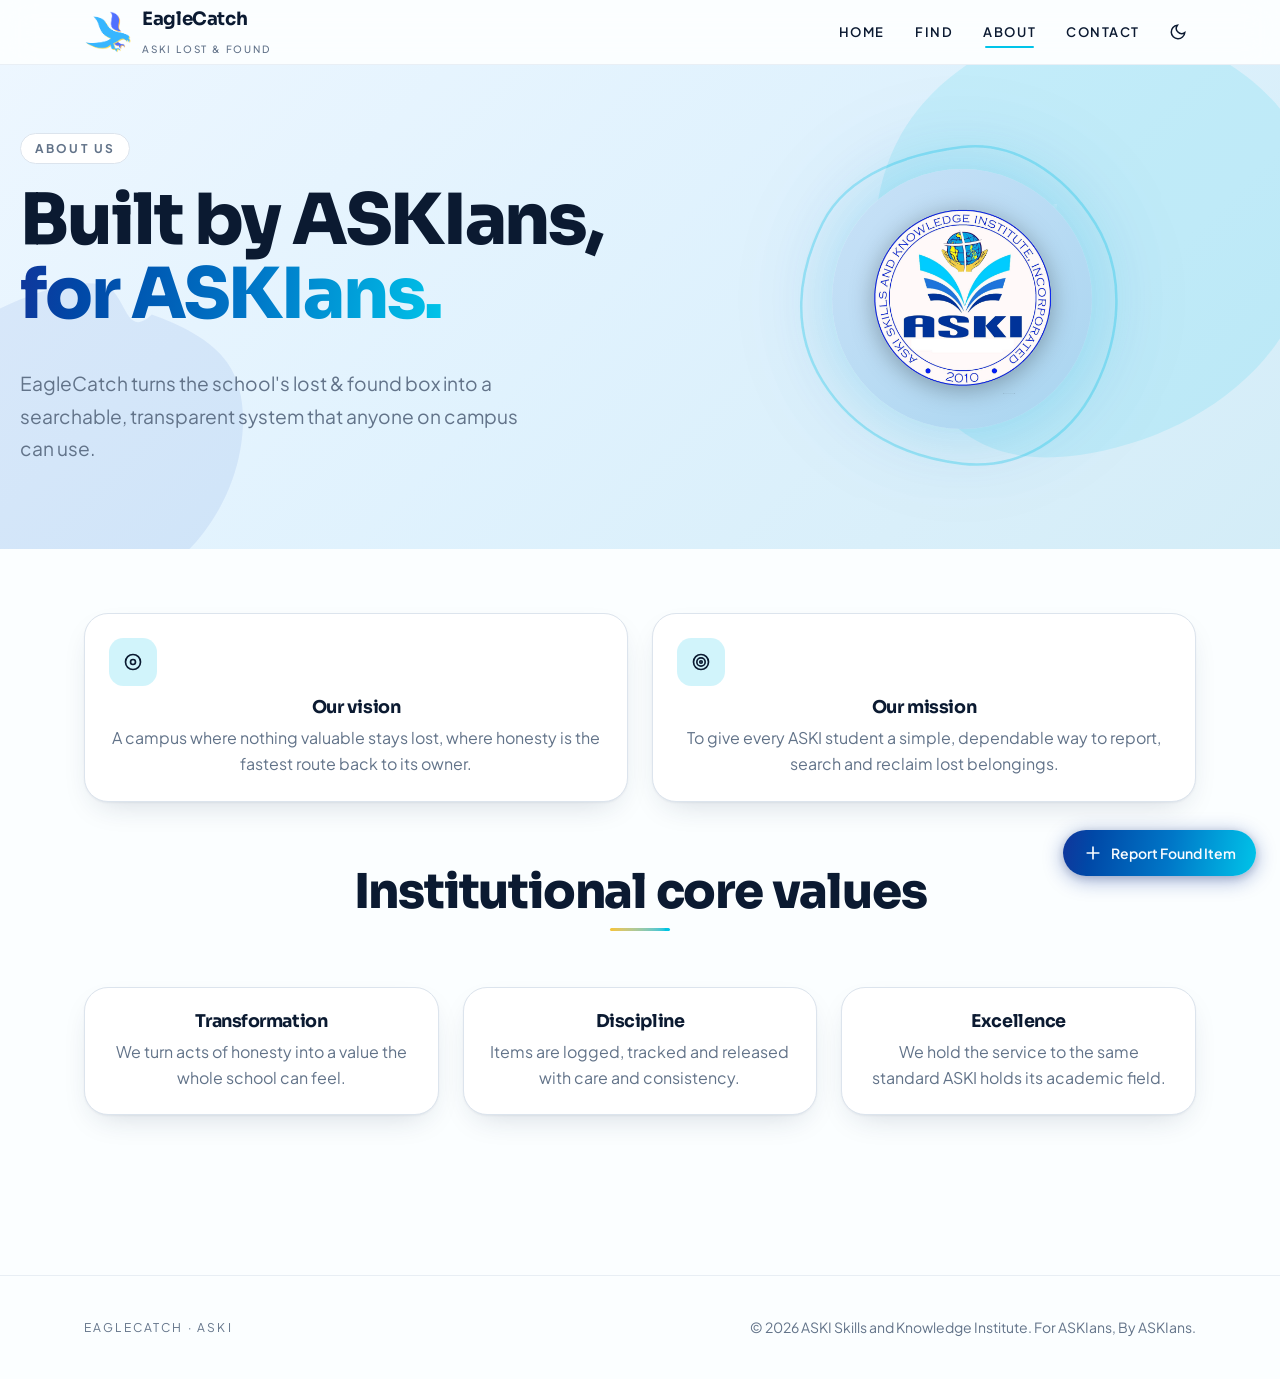
==== commit efbd4e6c: "gg" ====
--- a/about.html
+++ b/about.html
@@ -1,6 +1,7 @@
 <!doctype html>
 <html lang="en" class="dark">
   <head>
+    <meta http-equiv="Cache-Control" content="no-cache, no-store, must-revalidate">
     <meta charset="utf-8" />
     <meta name="viewport" content="width=device-width, initial-scale=1" />
     <title>About — EagleCatch</title>
@@ -14,7 +15,7 @@
       href="https://fonts.googleapis.com/css2?family=Sora:wght@500;600;700;800&family=Plus+Jakarta+Sans:wght@400;500;600;700&display=swap"
       rel="stylesheet"
     />
-    <link rel="stylesheet" href="assets/css/styles.css" />
+    <link rel="stylesheet" href="assets/css/styles.css?v=3" />
   </head>
   <body>
     <header class="site-header">
@@ -191,7 +192,7 @@
       </div>
     </footer>
     <script src="assets/js/data.js"></script>
-    <script src="assets/js/main.js"></script>
+    <script src="assets/js/main.js?v=4"></script>
 
     <a
       href="contact.html"
--- a/assets/css/styles.css
+++ b/assets/css/styles.css
@@ -186,6 +186,7 @@
   color: transparent;
 }
 
+
 .shadow-soft {
   box-shadow: var(--shadow-soft);
 }
@@ -457,6 +458,109 @@
 .hero-content .btn-group {
   justify-content: flex-start;
 }
+
+/* Hero entrance animations */
+.hero-content .eyebrow,
+.hero-content h1,
+.hero-content .lead,
+.hero-content .search-wrapper,
+.hero-content .btn-group {
+  opacity: 0;
+  transform: translateY(24px);
+  animation: hero-fade-up 0.7s cubic-bezier(0.22, 1, 0.36, 1) forwards;
+}
+.hero-content .eyebrow   { animation-delay: 0.1s; }
+.hero-content h1         { animation-delay: 0.25s; }
+.hero-content .lead      { animation-delay: 0.4s; }
+.hero-content .search-wrapper { animation-delay: 0.55s; }
+.hero-content .btn-group { animation-delay: 0.7s; }
+
+.hero-visual {
+  opacity: 0;
+  transform: translateX(40px);
+  animation: hero-fade-left 0.8s cubic-bezier(0.22, 1, 0.36, 1) 0.3s forwards;
+}
+
+@keyframes hero-fade-up {
+  to {
+    opacity: 1;
+    transform: translateY(0);
+  }
+}
+@keyframes hero-fade-left {
+  to {
+    opacity: 1;
+    transform: translateX(0);
+  }
+}
+
+/* Stat counters */
+/* Stats section wrapper */
+.stats-section {
+  position: relative;
+  padding: 3rem 0;
+}
+.stats-section .container {
+  background: color-mix(in oklab, var(--card) 60%, transparent);
+  border: 1px solid color-mix(in oklab, var(--border) 50%, transparent);
+  border-radius: var(--radius-xl);
+  padding: 2rem 0;
+}
+.stats-divider-top,
+.stats-divider-bottom {
+  height: 2px;
+  background: linear-gradient(90deg, transparent, var(--gold) 30%, var(--accent) 50%, var(--gold) 70%, transparent);
+  opacity: 0.5;
+}
+.stats-row {
+  display: flex;
+  justify-content: center;
+  align-items: center;
+  gap: 4rem;
+  padding: 2.5rem 0;
+  flex-wrap: nowrap;
+}
+.stat-item {
+  text-align: center;
+  min-width: 160px;
+  flex: 1;
+  max-width: 220px;
+}
+.stat-number {
+  font-family: 'Sora', ui-sans-serif, system-ui, sans-serif;
+  font-size: 3rem;
+  font-weight: 800;
+  color: var(--gold);
+  line-height: 1;
+  letter-spacing: -0.02em;
+  text-shadow: 0 0 20px color-mix(in oklab, var(--gold) 30%, transparent);
+}
+.stat-label {
+  font-size: 0.8rem;
+  font-weight: 500;
+  color: var(--muted-foreground);
+  margin-top: 0.5rem;
+  letter-spacing: 0.06em;
+  text-transform: uppercase;
+}
+.stat-item + .stat-item {
+  border-left: 1px solid color-mix(in oklab, var(--gold) 20%, transparent);
+}
+@media (max-width: 640px) {
+  .stats-row {
+    gap: 1.5rem;
+    flex-wrap: wrap;
+  }
+  .stat-number {
+    font-size: 2.25rem;
+  }
+  .stat-item {
+    min-width: 100px;
+  }
+  .stat-item + .stat-item {
+    border-left: none;
+  }
+}
 .hero-visual {
   position: relative;
   display: flex;
@@ -852,15 +956,73 @@
   border-radius: 9999px;
 }
 
+/* Search icon inside input */
+.search-input-wrap {
+  position: relative;
+  flex: 1;
+  min-width: 0;
+}
+.search-input-wrap .search-icon {
+  position: absolute;
+  left: 0.85rem;
+  top: 50%;
+  transform: translateY(-50%);
+  color: var(--muted-foreground);
+  pointer-events: none;
+  z-index: 1;
+}
+.search-input-wrap .search-input {
+  padding-left: 2.5rem;
+}
+
+/* Hero category dropdown */
+.hero-cat-select {
+  width: auto;
+  min-width: 8rem;
+  padding: 0.65rem 2rem 0.65rem 0.9rem;
+  border-radius: 9999px;
+  font-size: 0.85rem;
+  background: var(--input);
+  appearance: none;
+  background-image: url("data:image/svg+xml,%3Csvg width='12' height='12' viewBox='0 0 24 24' fill='none' stroke='%23999' stroke-width='2' xmlns='http://www.w3.org/2000/svg'%3E%3Cpath d='M6 9l6 6 6-6'/%3E%3C/svg%3E");
+  background-repeat: no-repeat;
+  background-position: right 0.75rem center;
+  cursor: pointer;
+}
+.hero-cat-select:focus {
+  outline: none;
+  border-color: var(--ring);
+  box-shadow: 0 0 0 3px color-mix(in oklab, var(--ring) 30%, transparent);
+}
+@media (max-width: 768px) {
+  .hero-cat-select {
+    width: 100%;
+    min-width: 0;
+    border-radius: var(--radius-md);
+  }
+}
+
 /* ---------- Section spacing ---------- */
 .section {
   padding-block: 4rem;
+  text-align: center;
 }
 .section-title {
   font-size: clamp(2rem, 4.5vw, 3rem);
   font-weight: 800;
   text-align: center;
   letter-spacing: -0.025em;
+  display: inline-block;
+  position: relative;
+}
+.section-title::after {
+  content: '';
+  display: block;
+  width: 60px;
+  height: 3px;
+  margin: 0.6rem auto 0;
+  border-radius: 2px;
+  background: linear-gradient(90deg, var(--gold), var(--accent));
 }
 .section-lead {
   max-width: 40rem;
@@ -888,6 +1050,34 @@
   display: flex;
   flex-direction: column;
   gap: 0.6rem;
+  border-top: 4px solid transparent;
+  transition: var(--transition-smooth);
+}
+.item-card.strip-available {
+  border-top-color: var(--cyan-accent);
+}
+.item-card.strip-found {
+  border-top-color: var(--gold);
+}
+.item-card.strip-claimed {
+  border-top-color: var(--muted-foreground);
+}
+.item-card-footer {
+  margin-top: auto;
+  padding-top: 0.5rem;
+}
+.item-card-location {
+  font-size: 0.8rem !important;
+}
+.item-card-date {
+  font-size: 0.8rem !important;
+  display: inline-flex;
+  align-items: center;
+  gap: 0.25rem;
+}
+.item-card:hover .chevron-icon,
+.item-card:hover svg:last-child {
+  opacity: 0.8;
 }
 .item-card .row {
   display: flex;
@@ -976,6 +1166,87 @@
 .card p {
   margin: 0;
   line-height: 1.6;
+}
+
+/* ---------- Steps row ---------- */
+.steps-row {
+  display: flex;
+  align-items: stretch;
+  gap: 0;
+}
+.step-card {
+  flex: 1;
+  min-width: 0;
+  position: relative;
+}
+.step-number {
+  width: 2.5rem;
+  height: 2.5rem;
+  border-radius: 50%;
+  background: var(--gold);
+  color: oklch(0.15 0.05 265);
+  font-family: var(--font-display);
+  font-weight: 800;
+  font-size: 1.1rem;
+  display: grid;
+  place-items: center;
+  margin-bottom: 0.75rem;
+  box-shadow: 0 0 0 4px color-mix(in oklab, var(--gold) 20%, transparent);
+}
+.step-connector {
+  width: 2.5rem;
+  flex-shrink: 0;
+  display: flex;
+  align-items: center;
+  justify-content: center;
+  position: relative;
+}
+.step-connector::before {
+  content: '';
+  position: absolute;
+  top: 50%;
+  left: 0;
+  right: 0;
+  height: 2px;
+  background: linear-gradient(90deg, var(--gold), var(--accent));
+  opacity: 0.4;
+  transform: translateY(-50%);
+}
+.step-connector::after {
+  content: '';
+  width: 8px;
+  height: 8px;
+  border-radius: 50%;
+  background: var(--accent);
+  position: relative;
+  z-index: 1;
+  box-shadow: 0 0 6px color-mix(in oklab, var(--accent) 40%, transparent);
+}
+@media (max-width: 768px) {
+  .steps-row {
+    flex-direction: column;
+    gap: 0;
+  }
+  .step-card {
+    flex: none;
+  }
+  .step-connector {
+    width: 100%;
+    height: 2rem;
+    flex-direction: column;
+  }
+  .step-connector::before {
+    top: 0;
+    bottom: 0;
+    left: 50%;
+    right: auto;
+    width: 2px;
+    height: 100%;
+    transform: translateX(-50%);
+  }
+  .step-connector::after {
+    /* dot stays centered */
+  }
 }
 .form-grid {
   display: grid;
@@ -1052,4 +1323,17 @@
   .hero-logo-circle {
     transition: none;
   }
-}
+  .hero-content .eyebrow,
+  .hero-content h1,
+  .hero-content .lead,
+  .hero-content .search-wrapper,
+  .hero-content .btn-group,
+  .hero-visual {
+    animation: none;
+    opacity: 1;
+    transform: none;
+  }
+  .stat-number {
+    animation: none;
+  }
+}
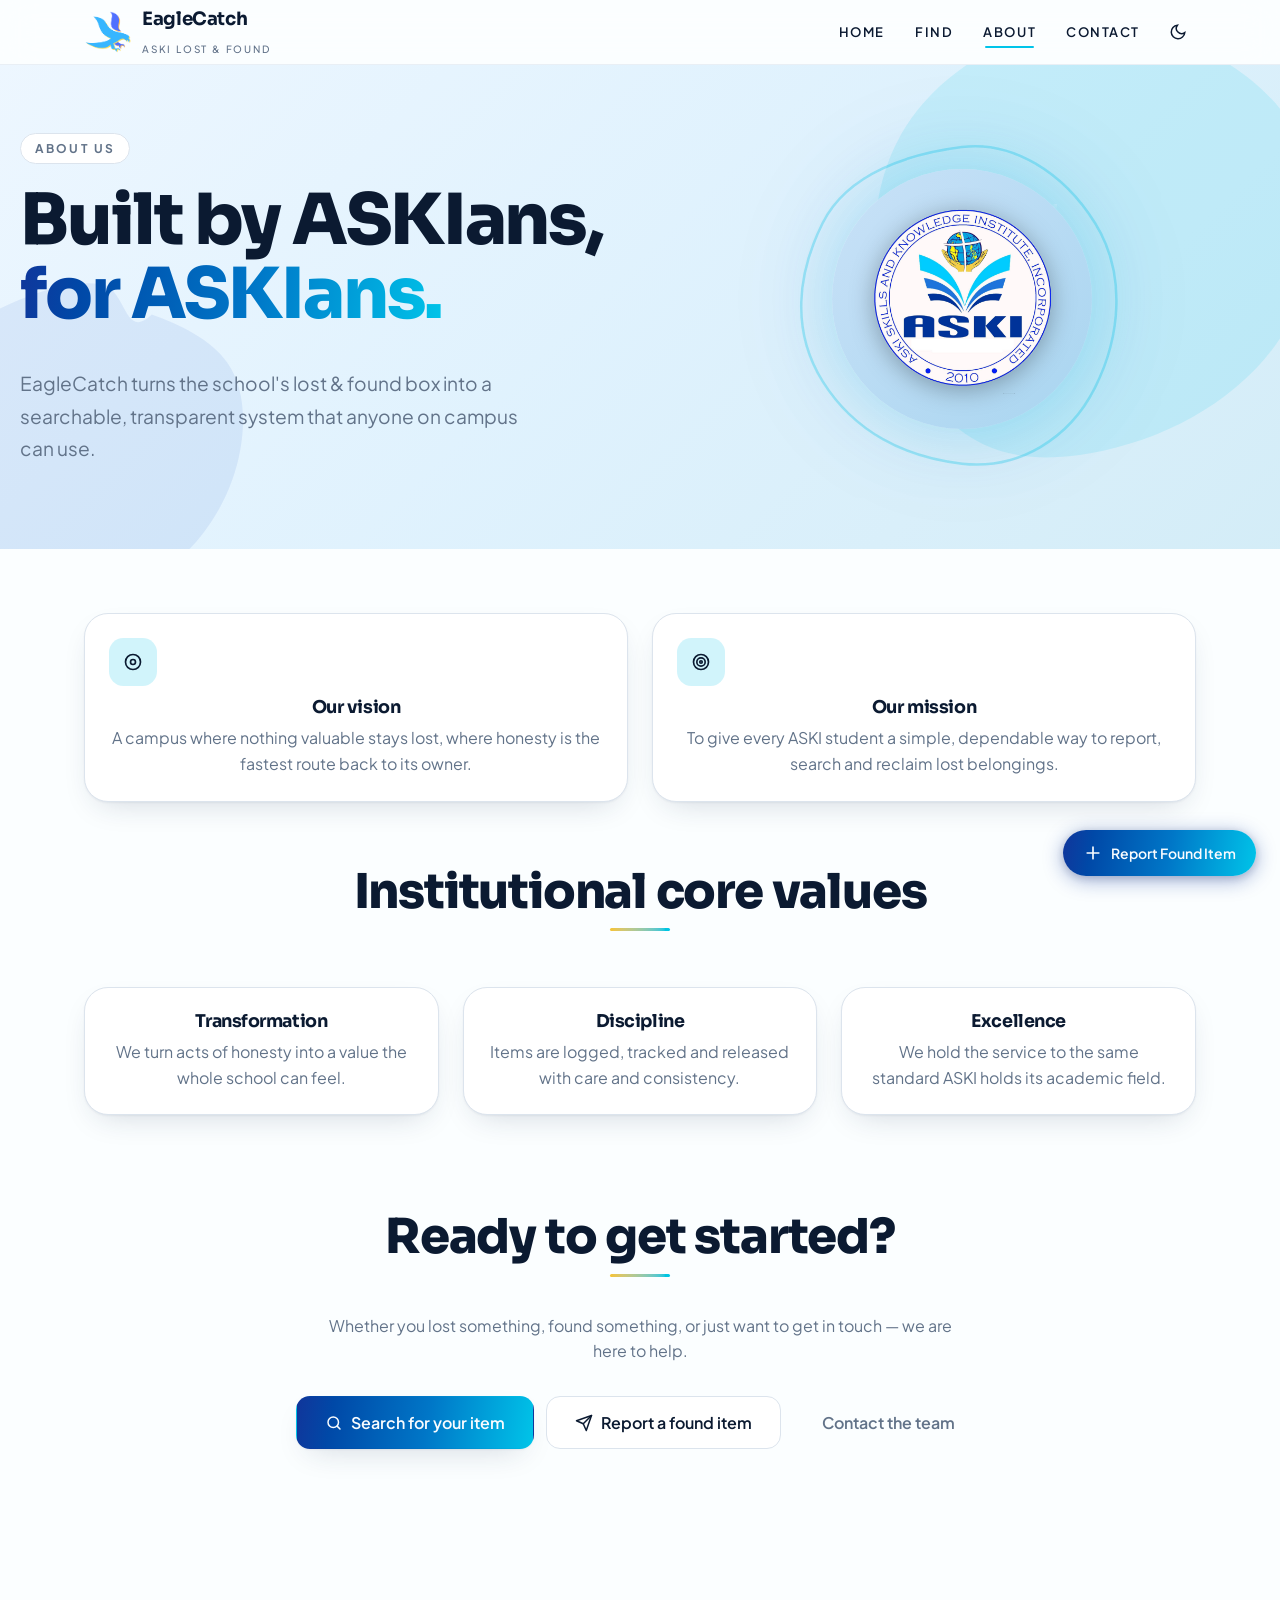
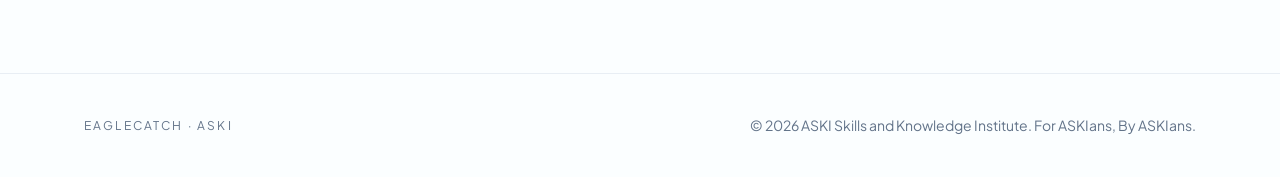
==== commit 5ab81236: "new update after fixing upmsomestuff like hero sections and suc" ====
--- a/about.html
+++ b/about.html
@@ -1,7 +1,10 @@
 <!doctype html>
 <html lang="en" class="dark">
   <head>
-    <meta http-equiv="Cache-Control" content="no-cache, no-store, must-revalidate">
+    <meta
+      http-equiv="Cache-Control"
+      content="no-cache, no-store, must-revalidate"
+    />
     <meta charset="utf-8" />
     <meta name="viewport" content="width=device-width, initial-scale=1" />
     <title>About — EagleCatch</title>
@@ -15,9 +18,10 @@
       href="https://fonts.googleapis.com/css2?family=Sora:wght@500;600;700;800&family=Plus+Jakarta+Sans:wght@400;500;600;700&display=swap"
       rel="stylesheet"
     />
-    <link rel="stylesheet" href="assets/css/styles.css?v=3" />
+    <link rel="stylesheet" href="assets/css/styles.css?v=4" />
   </head>
   <body>
+    <a href="#main-content" class="skip-link">Skip to content</a>
     <header class="site-header">
       <div class="container">
         <a class="brand" href="index.html">
@@ -56,7 +60,7 @@
         </button>
       </div>
     </header>
-    <main>
+    <main id="main-content">
       <section class="hero hero-split">
         <div class="hero-blob hero-blob-1">
           <svg viewBox="0 0 200 200" xmlns="http://www.w3.org/2000/svg">
@@ -180,6 +184,26 @@
             </p>
           </article>
         </div>
+
+        <section class="section container" style="text-align:center;margin-top:2rem">
+          <h2 class="section-title">Ready to get started?</h2>
+          <p class="section-lead">
+            Whether you lost something, found something, or just want to get in touch &mdash; we are here to help.
+          </p>
+          <div class="btn-group mt-8">
+            <a class="btn btn-primary btn-lg" href="find.html">
+              <svg viewBox="0 0 24 24" width="18" height="18" fill="none" stroke="currentColor" stroke-width="2" stroke-linecap="round"><circle cx="11" cy="11" r="7"/><path d="m20 20-3.5-3.5"/></svg>
+              Search for your item
+            </a>
+            <a class="btn btn-outline btn-lg" href="report.html">
+              <svg viewBox="0 0 24 24" width="18" height="18" fill="none" stroke="currentColor" stroke-width="2" stroke-linecap="round" stroke-linejoin="round"><path d="M22 2L11 13"/><path d="M22 2l-7 20-4-9-9-4 20-7z"/></svg>
+              Report a found item
+            </a>
+            <a class="btn btn-ghost btn-lg" href="contact.html">
+              Contact the team
+            </a>
+          </div>
+        </section>
       </section>
     </main>
     <footer class="site-footer">
@@ -192,10 +216,10 @@
       </div>
     </footer>
     <script src="assets/js/data.js"></script>
-    <script src="assets/js/main.js?v=4"></script>
+    <script src="assets/js/main.js?v=5"></script>
 
     <a
-      href="contact.html"
+      href="report.html"
       class="floating-cta"
       aria-label="Report a found item"
     >
--- a/assets/css/styles.css
+++ b/assets/css/styles.css
@@ -118,6 +118,24 @@
   scroll-behavior: smooth;
 }
 
+/* Skip to content link (accessibility) */
+.skip-link {
+  position: absolute;
+  top: -100%;
+  left: 1rem;
+  z-index: 100;
+  padding: 0.75rem 1.25rem;
+  background: var(--primary);
+  color: var(--primary-foreground);
+  font-weight: 600;
+  border-radius: var(--radius-md);
+  text-decoration: none;
+  transition: top 0.2s ease;
+}
+.skip-link:focus {
+  top: 0.5rem;
+}
+
 body {
   margin: 0;
   background-color: var(--background);
@@ -1000,6 +1018,13 @@
     min-width: 0;
     border-radius: var(--radius-md);
   }
+  .filters .field {
+    min-width: 0;
+    width: 100%;
+  }
+  .filters .search-input-wrap {
+    min-width: 0;
+  }
 }
 
 /* ---------- Section spacing ---------- */
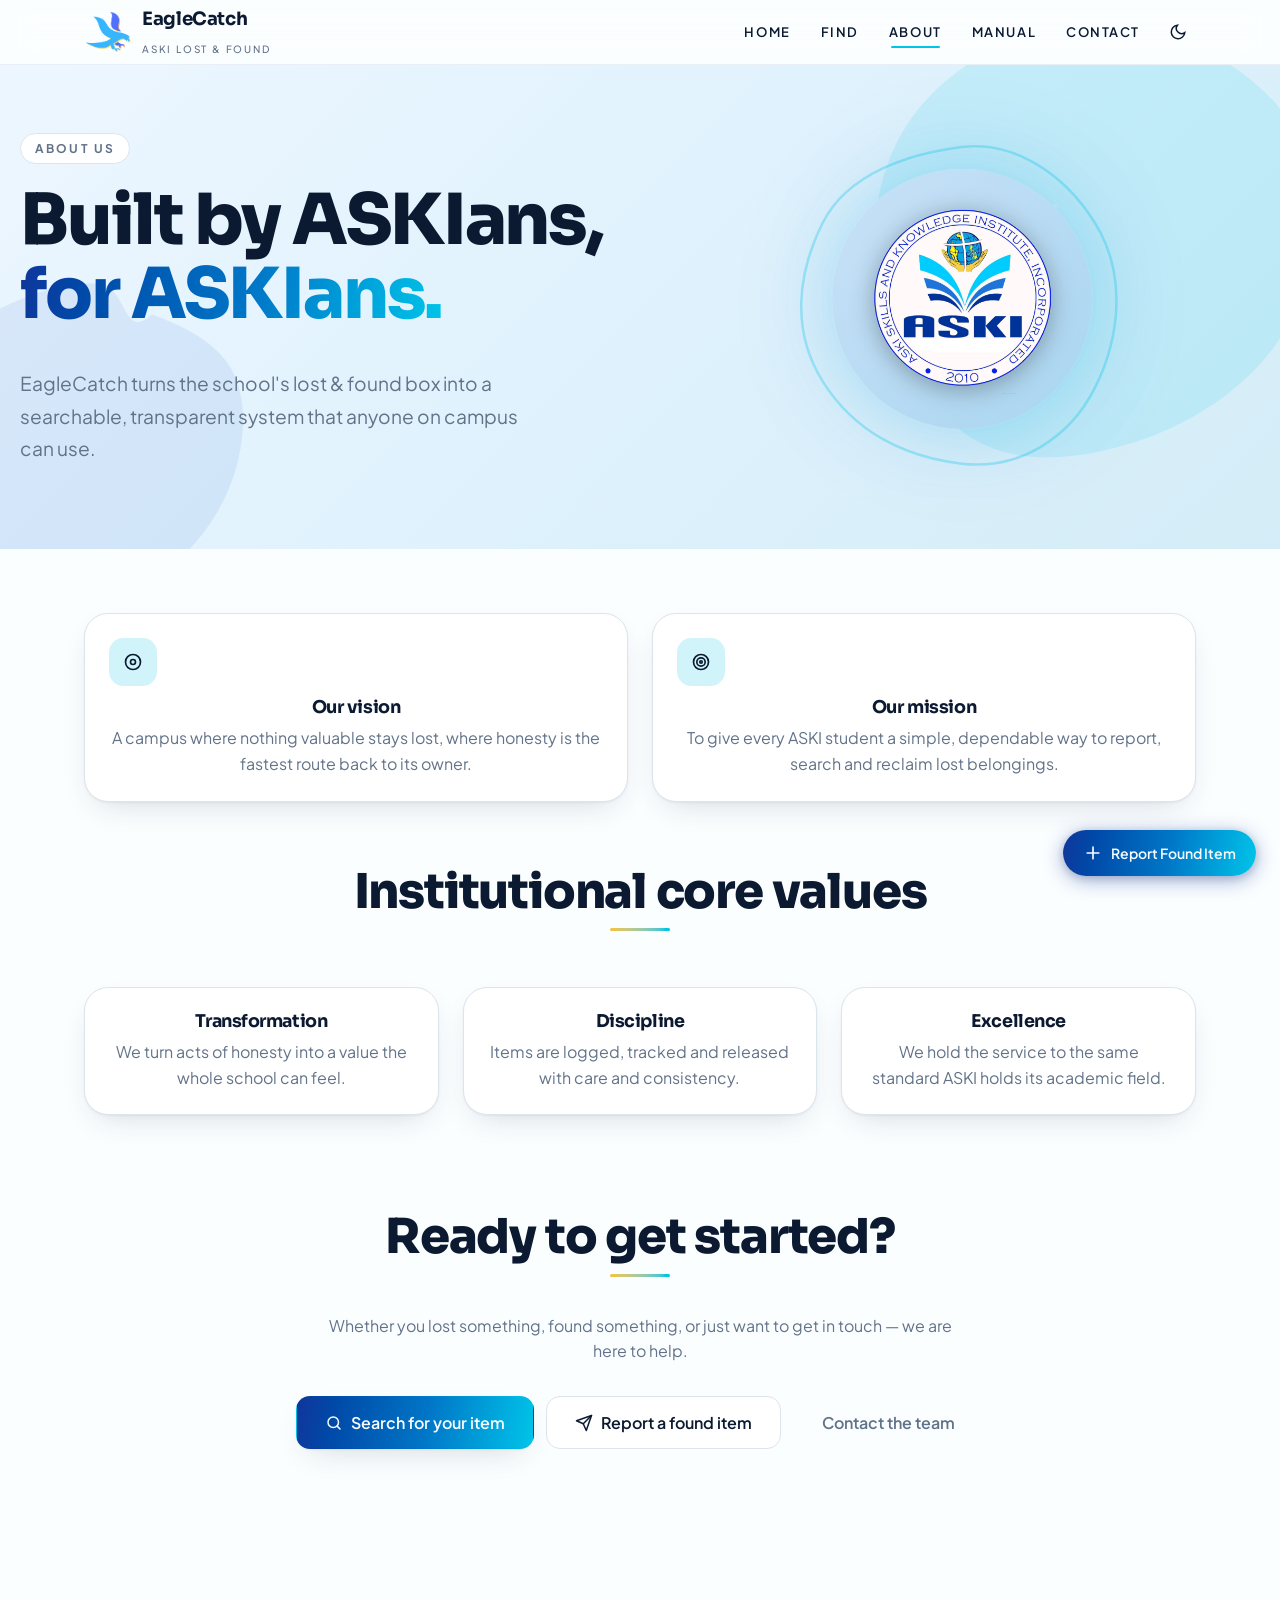
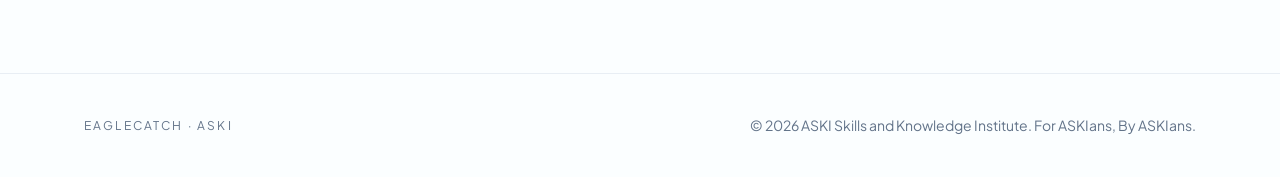
==== commit 3395d28a: "gg" ====
--- a/about.html
+++ b/about.html
@@ -7,6 +7,7 @@
     />
     <meta charset="utf-8" />
     <meta name="viewport" content="width=device-width, initial-scale=1" />
+    <link rel="icon" type="image/svg+xml" href="assets/images/favicon.svg" />
     <title>About — EagleCatch</title>
     <meta
       name="description"
@@ -18,7 +19,7 @@
       href="https://fonts.googleapis.com/css2?family=Sora:wght@500;600;700;800&family=Plus+Jakarta+Sans:wght@400;500;600;700&display=swap"
       rel="stylesheet"
     />
-    <link rel="stylesheet" href="assets/css/styles.css?v=4" />
+    <link rel="stylesheet" href="assets/css/styles.css?v=5" />
   </head>
   <body>
     <a href="#main-content" class="skip-link">Skip to content</a>
@@ -39,7 +40,7 @@
         <nav class="nav" id="nav">
           <a href="index.html">Home</a><a href="find.html">Find</a
           ><a href="about.html" class="active">About</a
-          ><a href="contact.html">Contact</a>
+          ><a href="user-manual.html">Manual</a><a href="contact.html">Contact</a>
         </nav>
         <button
           class="nav-toggle"
@@ -215,8 +216,8 @@
         >
       </div>
     </footer>
-    <script src="assets/js/data.js"></script>
-    <script src="assets/js/main.js?v=5"></script>
+    <script src="assets/js/data.js?v=2"></script>
+    <script src="assets/js/main.js?v=7"></script>
 
     <a
       href="report.html"
--- a/assets/css/styles.css
+++ b/assets/css/styles.css
@@ -911,6 +911,85 @@
   border-radius: 9999px;
 }
 
+/* ---------- Inline field validation ---------- */
+.field-error {
+  margin: 0.4rem 0 0;
+  font-size: 0.8rem;
+  font-weight: 500;
+  color: var(--destructive);
+}
+.input[aria-invalid="true"],
+.select[aria-invalid="true"],
+.textarea[aria-invalid="true"] {
+  border-color: var(--destructive);
+  box-shadow: 0 0 0 3px
+    color-mix(in oklab, var(--destructive) 18%, transparent);
+}
+
+/* ---------- User manual ---------- */
+.manual-step {
+  display: grid;
+  grid-template-columns: auto 1fr;
+  grid-template-rows: auto auto;
+  column-gap: 1.25rem;
+  align-items: center;
+}
+.manual-step .step-number {
+  grid-row: 1 / span 2;
+  margin-bottom: 0;
+}
+.manual-step h3 {
+  margin: 0;
+}
+.manual-step p {
+  margin: 0.25rem 0 0;
+}
+.faq-item {
+  border: 1px solid var(--border);
+  border-radius: var(--radius-md);
+  background: var(--card);
+  margin-bottom: 0.75rem;
+  overflow: hidden;
+}
+.faq-item summary {
+  cursor: pointer;
+  padding: 1rem 1.25rem;
+  font-weight: 600;
+  font-family: var(--font-display);
+  list-style: none;
+  position: relative;
+  padding-right: 3rem;
+}
+.faq-item summary::-webkit-details-marker {
+  display: none;
+}
+.faq-item summary::after {
+  content: "+";
+  position: absolute;
+  right: 1.25rem;
+  top: 50%;
+  transform: translateY(-50%);
+  font-size: 1.25rem;
+  font-weight: 700;
+  color: var(--muted-foreground);
+  transition: transform 0.2s ease;
+}
+.faq-item[open] summary::after {
+  content: "\2013";
+  color: var(--gold);
+}
+.faq-item[open] summary {
+  color: var(--gold);
+}
+.faq-item p {
+  margin: 0;
+  padding: 0 1.25rem 1.125rem;
+  color: var(--muted-foreground);
+}
+.faq-item a {
+  color: var(--accent);
+}
+
 /* ---------- Search wrapper + autocomplete ---------- */
 .search-wrapper {
   position: relative;
@@ -1078,6 +1157,27 @@
   border-top: 4px solid transparent;
   transition: var(--transition-smooth);
 }
+.item-thumb {
+  width: 100%;
+  aspect-ratio: 4 / 3;
+  object-fit: cover;
+  border-radius: var(--radius-md);
+  background: color-mix(in oklab, var(--muted) 60%, transparent);
+  margin-bottom: 0.25rem;
+}
+@media (prefers-reduced-motion: no-preference) {
+  .item-card:hover .item-thumb {
+    transform: scale(1.02);
+  }
+}
+.item-photo {
+  width: 100%;
+  aspect-ratio: 16 / 9;
+  object-fit: cover;
+  border-radius: var(--radius-md);
+  background: color-mix(in oklab, var(--muted) 60%, transparent);
+  margin-bottom: 1rem;
+}
 .item-card.strip-available {
   border-top-color: var(--cyan-accent);
 }
@@ -1151,6 +1251,54 @@
   text-align: center;
   color: var(--muted-foreground);
   padding: 3rem 1rem;
+}
+.empty-icon {
+  display: inline-flex;
+  width: 3.5rem;
+  height: 3.5rem;
+  align-items: center;
+  justify-content: center;
+  border-radius: 50%;
+  background: color-mix(in oklab, var(--muted) 55%, transparent);
+  color: var(--muted-foreground);
+  margin-bottom: 1rem;
+}
+.empty .empty-title {
+  font-family: var(--font-display);
+  font-size: 1.35rem;
+  font-weight: 700;
+  color: var(--foreground);
+  margin: 0 0 0.5rem;
+}
+.empty .empty-actions {
+  display: flex;
+  gap: 0.75rem;
+  justify-content: center;
+  flex-wrap: wrap;
+  margin-top: 1.5rem;
+}
+.empty .empty-hint {
+  font-size: 0.85rem;
+  margin: 2.25rem 0 0;
+}
+
+/* ---------- Focus visibility (keyboard) ---------- */
+:focus-visible {
+  outline: 2px solid var(--ring);
+  outline-offset: 2px;
+}
+.btn:focus-visible {
+  outline: none;
+  box-shadow: 0 0 0 3px color-mix(in oklab, var(--ring) 35%, transparent);
+}
+.btn[disabled] {
+  opacity: 0.6;
+  cursor: wait;
+}
+.input:focus-visible,
+.textarea:focus-visible,
+.select:focus-visible {
+  outline: none;
 }
 .avatar {
   width: 3rem;
